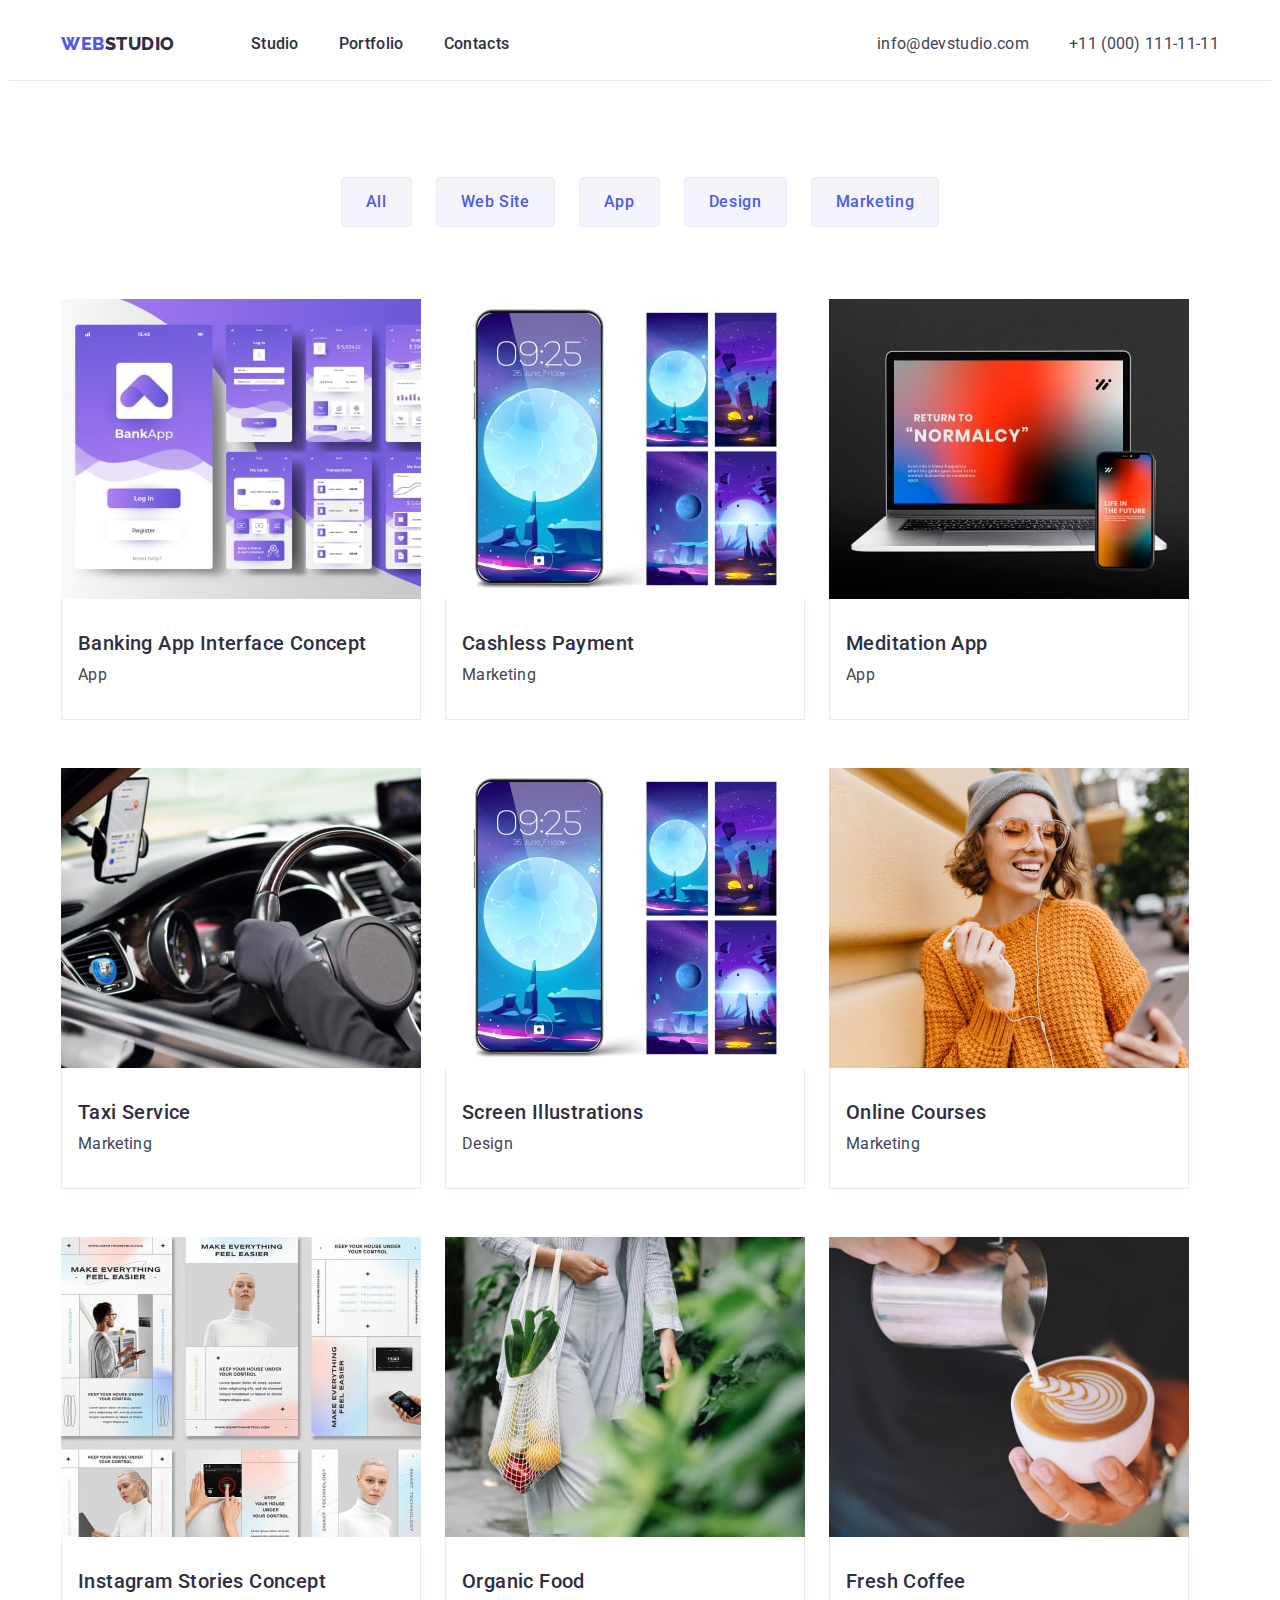
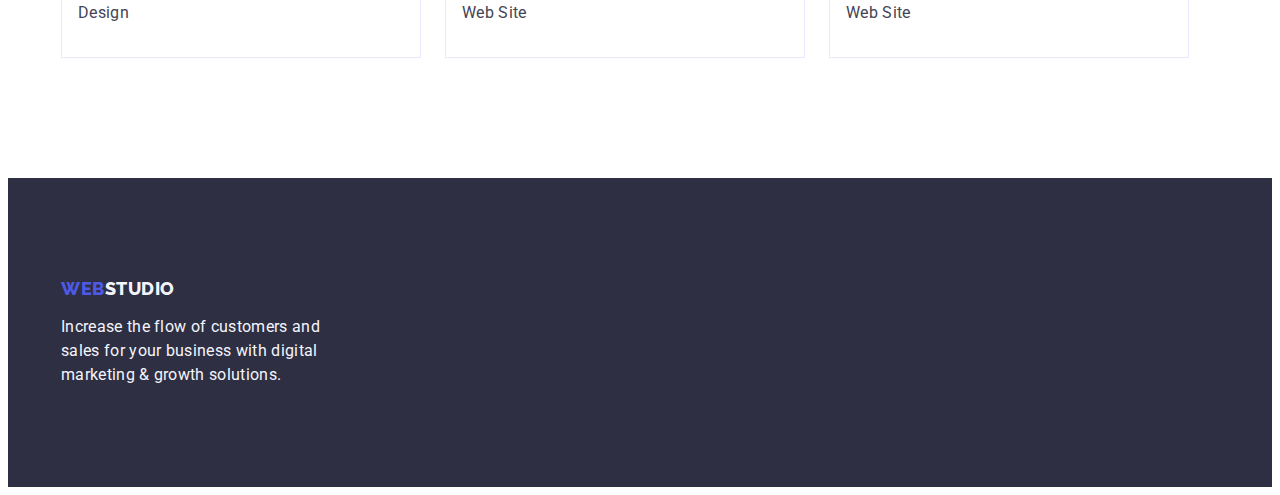
==== portfolio.html @ 4ed54ceb "add-project-hw03" ====
<!DOCTYPE html>
<html lang="en">
<head>
    <meta charset="UTF-8">
    <meta name="viewport" content="width=device-width, initial-scale=1.0">
    <title>Portfolio</title>    
    <link rel="preconnect" href="https://fonts.googleapis.com">
    <link rel="preconnect" href="https://fonts.gstatic.com" crossorigin>
    <link 
          href="https://fonts.googleapis.com/css2?family=Raleway:wght@800&family=Roboto:wght@400;500;700&display=swap" 
          rel="stylesheet">
          <link rel="stylesheet" 
          href="https://cdnjs.cloudflare.com/ajax/libs/modern-normalize/2.0.0/modern-normalize.min.css" 
          integrity="sha512-4xo8blKMVCiXpTaLzQSLSw3KFOVPWhm/TRtuPVc4WG6kUgjH6J03IBuG7JZPkcWMxJ5huwaBpOpnwYElP/m6wg==" 
          crossorigin="anonymous" 
          referrerpolicy="no-referrer" />
    <link rel="stylesheet" href="./css/styles.css">
</head>
<body>
     <header class="header">
        <div class="container header-contanier">
        <nav class="header-navigation">
            <a href="./index.html" class="header-logo link">Web<span class="header-logo-dark">Studio</span></a>
            <ul class="header-menu-list list">
            <li class="header-menu-item"><a class="header-menu-link link" href="./index.html">Studio</a></li>
            <li class="header-menu-item"><a class="header-menu-link link" href="./portfolio.html">Portfolio</a></li>
            <li class="header-menu-item"><a class="header-menu-link link" href="">Contacts</a></li>
            </ul>
        </nav>
        <address class="header-address">
            <ul class="header-adrress-list list">
            <li class="header-adrress-item"><a class="header-adrress-link link" href="mailto:info@devstudio.com">info@devstudio.com</a></li>
            <li class="header-adrress-item"><a class="header-adrress-link link" href="tel:+110001111111">+11 (000) 111-11-11</a></li>
            </ul>
        </address>
        </div>
    </header>
     <main>
        <section class="main-portfolio">
            <div class="container">
                    <h1 class="visually-hidden">All catigories</h1>
                        <ul class="portfolio-filter-btn list">
                            <li class="portfolio-filter-item"><button type="button" class="filter-btn">All</button></li>
                            <li class="portfolio-filter-item"><button type="button" class="filter-btn">Web Site</button></li>
                            <li class="portfolio-filter-item"><button type="button" class="filter-btn">App</button></li>
                            <li class="portfolio-filter-item"><button type="button" class="filter-btn">Design</button></li>
                            <li class="portfolio-filter-item"><button type="button" class="filter-btn">Marketing</button></li>
                        </ul>
                            <ul class="galary-list list">
                                <li class="galary-item">
                                    <a href="" class="galary-link link">
                                        <img src="./images/banking-app.jpg" alt="banking-concept" width="360" class="galary-img">
                                        <div class="portfolio-name">
                                        <h2 class="galary-subtitle">Banking App Interface Concept</h2>
                                        <p class="galary-text">App</p>
                                    </div>
                                    </a>
                                </li>
                                <li class="galary-item">
                                    <a href="" class="galary-link link">
                                        <img src="./images/cashless-payment.jpg" alt="payment" width="360" class="galary-img">
                                    <div class="portfolio-name">
                                        <h2 class="galary-subtitle">Cashless Payment</h2>
                                        <p class="galary-text">Marketing</p>
                                    </div>
                                    </a>
                                </li>
                                <li class="galary-item">
                                    <a href="" class="galary-link link">
                                        <img src="./images/meditation-app.jpg" alt="meditation" width="360" class="galary-img">
                                    <div class="portfolio-name">
                                        <h2 class="galary-subtitle">Meditation App</h2>
                                        <p class="galary-text">App</p>
                                    </div>
                                    </a>
                                </li>
                                <li class="galary-item">
                                    <a href="" class="galary-link link">
                                        <img src="./images/taxi-service.jpg" alt="taxi" width="360" class="galary-img">
                                        <div class="portfolio-name">
                                        <h2 class="galary-subtitle">Taxi Service</h2>
                                        <p class="galary-text">Marketing</p>
                                    </div>
                                    </a>
                                </li>
                                <li class="galary-item">
                                    <a href="" class="galary-link link">
                                        <img src="./images/screen-illustrations.jpg" alt="illustration" width="360" class="galary-img">
                                        <div class="portfolio-name">
                                        <h2 class="galary-subtitle">Screen Illustrations</h2>
                                        <p class="galary-text">Design</p>
                                    </div>
                                    </a>
                                </li>
                                <li class="galary-item">
                                    <a href="" class="galary-link link">
                                        <img src="./images/online-courses.jpg" alt="course" width="360" class="galary-img">
                                        <div class="portfolio-name">
                                        <h2 class="galary-subtitle">Online Courses</h2>
                                        <p class="galary-text">Marketing</p>
                                    </div>
                                    </a>
                                </li>
                                <li class="galary-item">
                                    <a href="" class="galary-link link">
                                        <img src="./images/instagram.jpg" alt="instagram" width="360" class="galary-img">
                                        <div class="portfolio-name">
                                        <h2 class="galary-subtitle">Instagram Stories Concept</h2>
                                        <p class="galary-text">Design</p>
                                    </div>
                                    </a>
                                </li>
                                <li class="galary-item">
                                    <a href="" class="galary-link link">
                                        <img src="./images/organic.jpg" alt="food" width="360" class="galary-img">
                                        <div class="portfolio-name">
                                        <h2 class="galary-subtitle">Organic Food</h2>
                                        <p class="galary-text">Web Site</p>
                                    </div>
                                    </a>
                                </li>
                                <li class="galary-item">
                                    <a href="" class="galary-link link">
                                        <img src="./images/fresh-coffee.jpg" alt="coffe" width="360" class="galary-img">
                                    <div class="portfolio-name">
                                        <h2 class="galary-subtitle">Fresh Coffee</h2>
                                        <p class="galary-text">Web Site</p>
                                    </div>
                                    </a>
                                </li>
                            </ul>
                        
        </div>
        </section>
     </main>
     <footer class="footer">
        <div class="container">
            <a href="./index.html" class="footer-logo link">Web<span class="header-logo-wight">Studio</span></a>
            <p class="footer-text">
            Increase the flow of customers and sales for your business with digital
            marketing & growth solutions.
            </p>
       </div>
      </footer>
    
</body>
</html>
---- css/styles.css ----
:root {
    --navyblue: #2E2F42;
    --iris: #4D5AE5;
    --ocean: #404BBF;
    --white: #FFFFFF;
    --slate: #434455;
    --cloud: #F4F4FD;
}
p, 
h1,
h2,
h3,
h4,
h5,
h6 {
    margin-top: 0;
    margin-bottom: 0;
}
ul, 
ol {
    margin-top: 0;
    margin-bottom: 0;
    padding-left: 0;
}
img {
    display: block;
}
body {
    font-family: "Roboto", sans-serif;
    color: var(--slate);
    background-color: var(--white);
}
.container {
        width: 100%;
        max-width: 1158px;
        padding-left: 15px;
        padding-right: 15px;
        margin: 0 auto;
    }
.visually-hidden {
    position: absolute;
    width: 1px;
    height: 1px;
    margin: -1px;
    border: 0;
    padding: 0;
    
    white-space: nowrap;
    clip-path: inset(100%);
    clip: rect(0 0 0 0);
    overflow: hidden;
  }
.link {
    text-decoration: none;
}
.list {
    list-style-type: none;
}

/**----HEADER----------------------------------------------*/
.header {
   
    border-bottom: 1px solid var(--cornflower, #E7E9FC);
}

.header-logo {
    font-family: "Raleway", sans-serif;
    font-size: 18px;
    font-weight: 800;
    line-height: 1.17;
    letter-spacing: 0.03em;
    text-transform: uppercase;
    color:var(--iris);
    margin-right: 76px;
}
.header-logo-dark {
    color: var(--navyblue);
}
.header-contanier {
    display: flex; 
    align-items: center;  
}
.header-navigation {
    display: flex;
    align-items: center;
}
.header-menu-list {
    display: flex;
    gap: 40px;  
}
.header-menu-link {
    color: var(--navyblue);
    font-size: 16px;
    font-weight: 500;
    line-height: 1.5;
    letter-spacing: 0.02em;
    display: block;  
    padding-top: 24px; 
    padding-bottom: 24px; 
}
.header-menu-link:hover,
.header-menu-link:focus {
    color: var(--ocean)
}
.header-address{
    font-style: normal;
    margin-left: auto;
}
.header-adrress-list {
    display: flex;
    gap: 40px;
}
.header-adrress-link {
    color: var(--slate);
    font-size: 16px;
    line-height: 1.5;
    letter-spacing: 0.02em;
}
.header-adrress-link:hover,
.header-adrress-link:focus {
    color: var(--ocean);
}

/**----HERO----------------------------------------------*/


.hero {
    background-color: var(--navyblue);
    padding-top: 188px;
    padding-bottom: 188px;
}
.hero-title {
    font-size: 56px;
    font-weight: 700;
    line-height: 1.07;
    letter-spacing: 0.02em;
    color: var(--white);
    text-align: center;
    max-width: 496px;
    margin: 0 auto;
    margin-bottom: 48px;
}
.hero-btn {
    font-size: 16px;
    font-family: "Roboto", sans-serif;
    font-weight: 500;
    line-height: 1.5;
    letter-spacing: 0.04em;
    color: var(--white);
    background-color: #4D5AE5;
    cursor: pointer;
    min-width: 169px;
    padding: 16px 32px;
    border-radius: 4px;
    border: none;
    display: block;
    margin: 0 auto;
}
.hero-btn:hover,
.hero-btn:focus {
    background-color: #404BBF;
}

/**---ADVANTAGES----------------------------------------------*/

.advantages {
    padding-top: 120px;
    padding-bottom: 120px;
}
.advantages-list {
    display: flex;
    gap: 24px;
}
.advantages-item {
    width: calc((100% - 72px) / 4);
}
.advantages-subtitle {
    font-size: 20px;
    font-weight: 500;
    line-height: 1.2;
    letter-spacing: 0.02em;
    color: var(--navyblue);
    margin-bottom: 8px;
}
.advantages-item-text {
    font-size: 16px;
line-height: 1.5;
letter-spacing: 0.02em;
color: var(--slate);
}
/**----DOING----------------------------------------------*/

.doing {
    padding-top: 0;
    padding-bottom: 120px;
}
.doing-title {
    font-size: 36px;
    font-weight: 700;
    line-height: 1.11;
    letter-spacing: 0.02em;
    text-transform: capitalize;
    color: var(--navyblue);
    text-align: center;
    margin: 0 auto;
    margin-bottom: 72px;
}
.doihng-list {
    display: flex;
    flex-wrap: wrap;
    gap: 24px;
}
.doihg-item {
    width: calc((100% - 48px) / 3);
}
.doing-img {
}

/**----TEAM----------------------------------------------*/

.team { 
    background-color: var(--cloud);
    padding-top: 120px;
    padding-bottom: 120px;
}
.team-title {
    font-size: 36px;
font-weight: 700;
line-height: 1.11;
letter-spacing: 0.02em;
text-transform: capitalize;
color: var(--navyblue,);
text-align: center;
margin: 0 auto;
margin-bottom: 72px;
}
.team-list {
    display: flex;
    gap: 24px;
   

}
.team-item {
    margin-bottom: 32px;
    width: calc((100% - 24 * 3) / 4);
    border-radius: 0px 0px 4px 4px;
    background: var(--white, #FFF);
    box-shadow: 0px 2px 1px 0px rgba(46, 47, 66, 0.08), 0px 1px 1px 0px rgba(46, 47, 66, 0.16), 0px 1px 6px 0px rgba(46, 47, 66, 0.08);

    
}
.team-item-img {
    
}
.team-contant {
    padding: 32px 16px;

}
.team-subtitle {
    font-size: 20px;
    font-weight: 500;
    line-height: 1.2;
    letter-spacing: 0.02em;
    color: var(--navyblue);
    text-align: center;
    margin-bottom: 8px
}
.team-list-text {
    font-size: 16px;
    line-height: 1.5;
    letter-spacing: 0.02em;
    color: var(--slate,);
    text-align: center;
}
/**----FOOTER----------------------------------------------*/

.footer {
    background-color: var(--navyblue);
    padding-top: 100px;
    padding-bottom: 100px;
}
.footer-logo {
    color: var(--iris);
    font-size: 18px;
    font-family: "Raleway", sans-serif;
    font-weight: 800;
    line-height: 1.17;
    letter-spacing: 0.03em;
    text-transform: uppercase;
    display: inline-block;
    margin-bottom: 16px;
}
.header-logo-wight {
    color: var(--cloud);
}
.footer-text {
font-size: 16px;
line-height: 1.5;
letter-spacing: 0.02em;
color: var(--cloud);
max-width: 264px;
}

/**----PORTFOLIO-btn----------------------------------------------*/
.main-portfolio {
    padding-top: 96px; 
    padding-bottom: 120px;
}

.portfolio-filter-btn{
    display: flex;
    justify-content: center;   
    gap: 24px;   
    margin-bottom: 72px; 
}
.portfolio-filter-item {   
}

.filter-btn {
    font-family: "Roboto", sans-serif;
    font-size: 16px;
    font-weight: 500;
    line-height: 1.5;
    letter-spacing: 0.04em;
    color:  #4d5ae5;
    text-align: center;
    background: #F4F4FD;
    cursor: pointer;
    border: 1px solid #e7e9fc;
    padding: 12px 24px;
    border-radius: 4px;
 }
.filter-btn:hover,
.filter-btn:focus {
    color: #FFFFFF;
    background-color:  #404BBF;  
    border: 1px solid transparent;
}
/**----GALARY----------------------------------------------*/

.galary-list {
    list-style: none;
    display: flex;
    gap: 24px;
    flex-wrap: wrap;
    row-gap: 48px;
}
.galary-item {
    width: calc((100% - 24 * 2) / 3);
}
.portfolio-name {
    padding: 32px 16px;
    border: 1px solid #e7e9fc;
    border-top: none;
}
.galary-img {
}
.galary-subtitle {
    font-size: 20px;
font-weight: 500;
line-height: 1.2;
letter-spacing: 0.02em;
color: var(--navyblue);
margin-bottom: 8px;
}
.galary-text {
    font-size: 16px;
line-height: 1.5;
letter-spacing: 0.02em;
color: var(--slate);
}
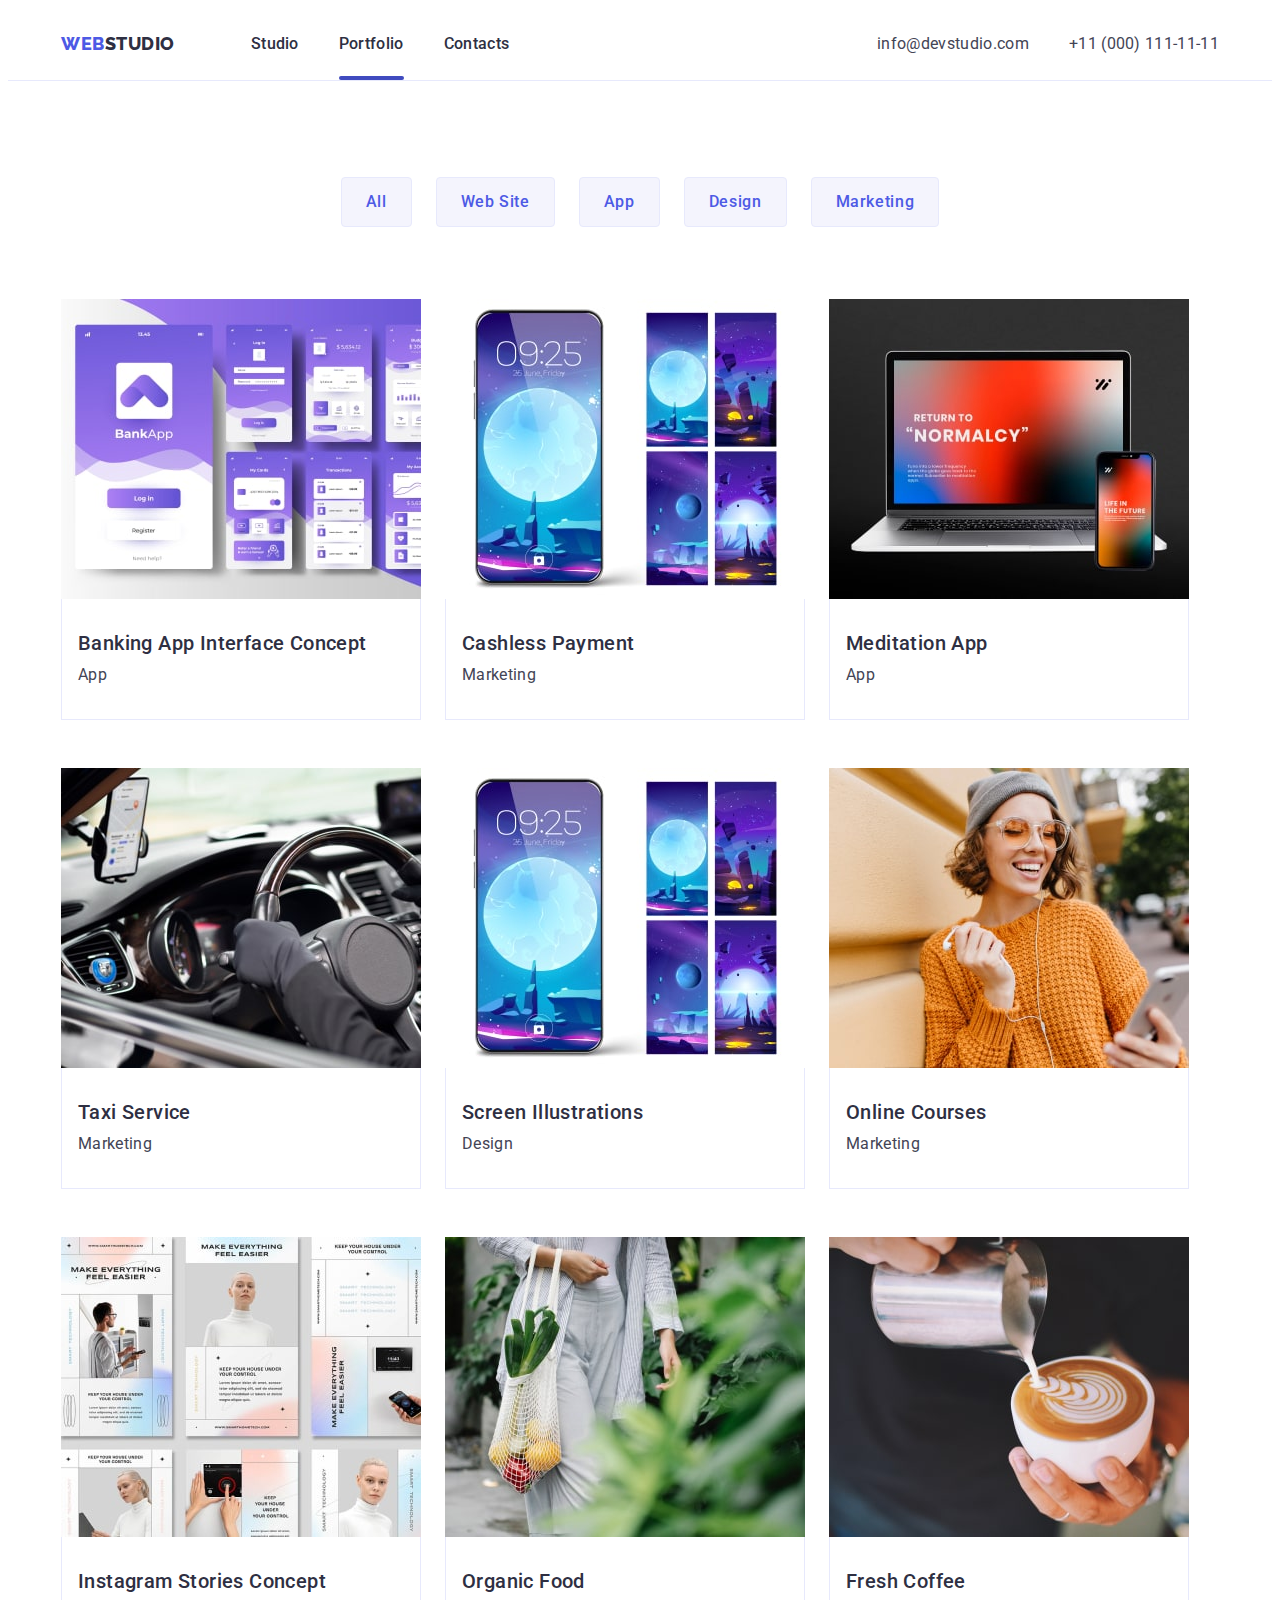
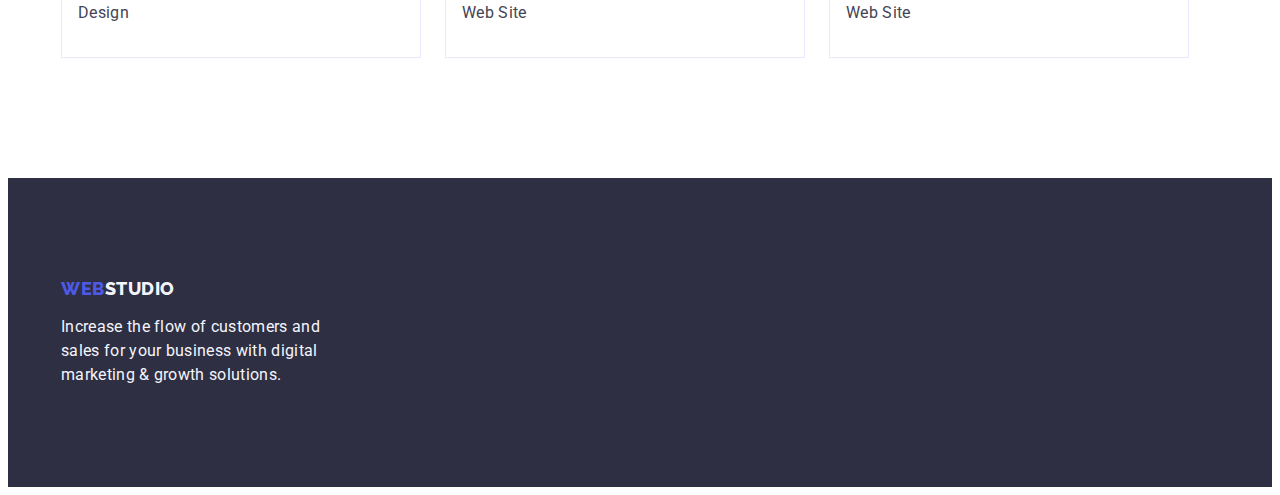
==== commit 16eb68d6: "add-elements" ====
--- a/portfolio.html
+++ b/portfolio.html
@@ -1,147 +1,225 @@
 <!DOCTYPE html>
 <html lang="en">
-<head>
-    <meta charset="UTF-8">
-    <meta name="viewport" content="width=device-width, initial-scale=1.0">
-    <title>Portfolio</title>    
-    <link rel="preconnect" href="https://fonts.googleapis.com">
-    <link rel="preconnect" href="https://fonts.gstatic.com" crossorigin>
-    <link 
-          href="https://fonts.googleapis.com/css2?family=Raleway:wght@800&family=Roboto:wght@400;500;700&display=swap" 
-          rel="stylesheet">
-          <link rel="stylesheet" 
-          href="https://cdnjs.cloudflare.com/ajax/libs/modern-normalize/2.0.0/modern-normalize.min.css" 
-          integrity="sha512-4xo8blKMVCiXpTaLzQSLSw3KFOVPWhm/TRtuPVc4WG6kUgjH6J03IBuG7JZPkcWMxJ5huwaBpOpnwYElP/m6wg==" 
-          crossorigin="anonymous" 
-          referrerpolicy="no-referrer" />
-    <link rel="stylesheet" href="./css/styles.css">
-</head>
-<body>
-     <header class="header">
-        <div class="container header-contanier">
+  <head>
+    <meta charset="UTF-8" />
+    <meta name="viewport" content="width=device-width, initial-scale=1.0" />
+    <title>Portfolio</title>
+    <link rel="preconnect" href="https://fonts.googleapis.com" />
+    <link rel="preconnect" href="https://fonts.gstatic.com" crossorigin />
+    <link
+      href="https://fonts.googleapis.com/css2?family=Raleway:wght@800&family=Roboto:wght@400;500;700&display=swap"
+      rel="stylesheet"
+    />
+    <link
+      rel="stylesheet"
+      href="https://cdnjs.cloudflare.com/ajax/libs/modern-normalize/2.0.0/modern-normalize.min.css"
+      integrity="sha512-4xo8blKMVCiXpTaLzQSLSw3KFOVPWhm/TRtuPVc4WG6kUgjH6J03IBuG7JZPkcWMxJ5huwaBpOpnwYElP/m6wg=="
+      crossorigin="anonymous"
+      referrerpolicy="no-referrer"
+    />
+    <link rel="stylesheet" href="./css/styles.css" />
+  </head>
+  <body>
+    <header class="header">
+      <div class="container header-contanier">
         <nav class="header-navigation">
-            <a href="./index.html" class="header-logo link">Web<span class="header-logo-dark">Studio</span></a>
-            <ul class="header-menu-list list">
-            <li class="header-menu-item"><a class="header-menu-link link" href="./index.html">Studio</a></li>
-            <li class="header-menu-item"><a class="header-menu-link link" href="./portfolio.html">Portfolio</a></li>
-            <li class="header-menu-item"><a class="header-menu-link link" href="">Contacts</a></li>
-            </ul>
+          <a href="./index.html" class="header-logo link"
+            >Web<span class="header-logo-dark">Studio</span></a
+          >
+          <ul class="header-menu-list list">
+            <li class="header-menu-item">
+              <a class="header-menu-link link" href="./index.html">Studio</a>
+            </li>
+            <li class="header-menu-item">
+              <a class="header-menu-link link current" href="./portfolio.html"
+                >Portfolio</a
+              >
+            </li>
+            <li class="header-menu-item">
+              <a class="header-menu-link link" href="">Contacts</a>
+            </li>
+          </ul>
         </nav>
         <address class="header-address">
-            <ul class="header-adrress-list list">
-            <li class="header-adrress-item"><a class="header-adrress-link link" href="mailto:info@devstudio.com">info@devstudio.com</a></li>
-            <li class="header-adrress-item"><a class="header-adrress-link link" href="tel:+110001111111">+11 (000) 111-11-11</a></li>
-            </ul>
+          <ul class="header-adrress-list list">
+            <li class="header-adrress-item">
+              <a
+                class="header-adrress-link link"
+                href="mailto:info@devstudio.com"
+                >info@devstudio.com</a
+              >
+            </li>
+            <li class="header-adrress-item">
+              <a class="header-adrress-link link" href="tel:+110001111111"
+                >+11 (000) 111-11-11</a
+              >
+            </li>
+          </ul>
         </address>
+      </div>
+    </header>
+    <main>
+      <section class="main-portfolio">
+        <div class="container">
+          <h1 class="visually-hidden">All catigories</h1>
+          <ul class="portfolio-filter-btn list">
+            <li class="portfolio-filter-item">
+              <button type="button" class="filter-btn">All</button>
+            </li>
+            <li class="portfolio-filter-item">
+              <button type="button" class="filter-btn">Web Site</button>
+            </li>
+            <li class="portfolio-filter-item">
+              <button type="button" class="filter-btn">App</button>
+            </li>
+            <li class="portfolio-filter-item">
+              <button type="button" class="filter-btn">Design</button>
+            </li>
+            <li class="portfolio-filter-item">
+              <button type="button" class="filter-btn">Marketing</button>
+            </li>
+          </ul>
+          <ul class="galary-list list">
+            <li class="galary-item">
+              <a href="" class="galary-link link">
+                <img
+                  src="./images/banking-app.jpg"
+                  alt="banking-concept"
+                  width="360"
+                  class="galary-img"
+                />
+                <div class="portfolio-name">
+                  <h2 class="galary-subtitle">Banking App Interface Concept</h2>
+                  <p class="galary-text">App</p>
+                </div>
+              </a>
+            </li>
+            <li class="galary-item">
+              <a href="" class="galary-link link">
+                <img
+                  src="./images/cashless-payment.jpg"
+                  alt="payment"
+                  width="360"
+                  class="galary-img"
+                />
+                <div class="portfolio-name">
+                  <h2 class="galary-subtitle">Cashless Payment</h2>
+                  <p class="galary-text">Marketing</p>
+                </div>
+              </a>
+            </li>
+            <li class="galary-item">
+              <a href="" class="galary-link link">
+                <img
+                  src="./images/meditation-app.jpg"
+                  alt="meditation"
+                  width="360"
+                  class="galary-img"
+                />
+                <div class="portfolio-name">
+                  <h2 class="galary-subtitle">Meditation App</h2>
+                  <p class="galary-text">App</p>
+                </div>
+              </a>
+            </li>
+            <li class="galary-item">
+              <a href="" class="galary-link link">
+                <img
+                  src="./images/taxi-service.jpg"
+                  alt="taxi"
+                  width="360"
+                  class="galary-img"
+                />
+                <div class="portfolio-name">
+                  <h2 class="galary-subtitle">Taxi Service</h2>
+                  <p class="galary-text">Marketing</p>
+                </div>
+              </a>
+            </li>
+            <li class="galary-item">
+              <a href="" class="galary-link link">
+                <img
+                  src="./images/screen-illustrations.jpg"
+                  alt="illustration"
+                  width="360"
+                  class="galary-img"
+                />
+                <div class="portfolio-name">
+                  <h2 class="galary-subtitle">Screen Illustrations</h2>
+                  <p class="galary-text">Design</p>
+                </div>
+              </a>
+            </li>
+            <li class="galary-item">
+              <a href="" class="galary-link link">
+                <img
+                  src="./images/online-courses.jpg"
+                  alt="course"
+                  width="360"
+                  class="galary-img"
+                />
+                <div class="portfolio-name">
+                  <h2 class="galary-subtitle">Online Courses</h2>
+                  <p class="galary-text">Marketing</p>
+                </div>
+              </a>
+            </li>
+            <li class="galary-item">
+              <a href="" class="galary-link link">
+                <img
+                  src="./images/instagram.jpg"
+                  alt="instagram"
+                  width="360"
+                  class="galary-img"
+                />
+                <div class="portfolio-name">
+                  <h2 class="galary-subtitle">Instagram Stories Concept</h2>
+                  <p class="galary-text">Design</p>
+                </div>
+              </a>
+            </li>
+            <li class="galary-item">
+              <a href="" class="galary-link link">
+                <img
+                  src="./images/organic.jpg"
+                  alt="food"
+                  width="360"
+                  class="galary-img"
+                />
+                <div class="portfolio-name">
+                  <h2 class="galary-subtitle">Organic Food</h2>
+                  <p class="galary-text">Web Site</p>
+                </div>
+              </a>
+            </li>
+            <li class="galary-item">
+              <a href="" class="galary-link link">
+                <img
+                  src="./images/fresh-coffee.jpg"
+                  alt="coffe"
+                  width="360"
+                  class="galary-img"
+                />
+                <div class="portfolio-name">
+                  <h2 class="galary-subtitle">Fresh Coffee</h2>
+                  <p class="galary-text">Web Site</p>
+                </div>
+              </a>
+            </li>
+          </ul>
         </div>
-    </header>
-     <main>
-        <section class="main-portfolio">
-            <div class="container">
-                    <h1 class="visually-hidden">All catigories</h1>
-                        <ul class="portfolio-filter-btn list">
-                            <li class="portfolio-filter-item"><button type="button" class="filter-btn">All</button></li>
-                            <li class="portfolio-filter-item"><button type="button" class="filter-btn">Web Site</button></li>
-                            <li class="portfolio-filter-item"><button type="button" class="filter-btn">App</button></li>
-                            <li class="portfolio-filter-item"><button type="button" class="filter-btn">Design</button></li>
-                            <li class="portfolio-filter-item"><button type="button" class="filter-btn">Marketing</button></li>
-                        </ul>
-                            <ul class="galary-list list">
-                                <li class="galary-item">
-                                    <a href="" class="galary-link link">
-                                        <img src="./images/banking-app.jpg" alt="banking-concept" width="360" class="galary-img">
-                                        <div class="portfolio-name">
-                                        <h2 class="galary-subtitle">Banking App Interface Concept</h2>
-                                        <p class="galary-text">App</p>
-                                    </div>
-                                    </a>
-                                </li>
-                                <li class="galary-item">
-                                    <a href="" class="galary-link link">
-                                        <img src="./images/cashless-payment.jpg" alt="payment" width="360" class="galary-img">
-                                    <div class="portfolio-name">
-                                        <h2 class="galary-subtitle">Cashless Payment</h2>
-                                        <p class="galary-text">Marketing</p>
-                                    </div>
-                                    </a>
-                                </li>
-                                <li class="galary-item">
-                                    <a href="" class="galary-link link">
-                                        <img src="./images/meditation-app.jpg" alt="meditation" width="360" class="galary-img">
-                                    <div class="portfolio-name">
-                                        <h2 class="galary-subtitle">Meditation App</h2>
-                                        <p class="galary-text">App</p>
-                                    </div>
-                                    </a>
-                                </li>
-                                <li class="galary-item">
-                                    <a href="" class="galary-link link">
-                                        <img src="./images/taxi-service.jpg" alt="taxi" width="360" class="galary-img">
-                                        <div class="portfolio-name">
-                                        <h2 class="galary-subtitle">Taxi Service</h2>
-                                        <p class="galary-text">Marketing</p>
-                                    </div>
-                                    </a>
-                                </li>
-                                <li class="galary-item">
-                                    <a href="" class="galary-link link">
-                                        <img src="./images/screen-illustrations.jpg" alt="illustration" width="360" class="galary-img">
-                                        <div class="portfolio-name">
-                                        <h2 class="galary-subtitle">Screen Illustrations</h2>
-                                        <p class="galary-text">Design</p>
-                                    </div>
-                                    </a>
-                                </li>
-                                <li class="galary-item">
-                                    <a href="" class="galary-link link">
-                                        <img src="./images/online-courses.jpg" alt="course" width="360" class="galary-img">
-                                        <div class="portfolio-name">
-                                        <h2 class="galary-subtitle">Online Courses</h2>
-                                        <p class="galary-text">Marketing</p>
-                                    </div>
-                                    </a>
-                                </li>
-                                <li class="galary-item">
-                                    <a href="" class="galary-link link">
-                                        <img src="./images/instagram.jpg" alt="instagram" width="360" class="galary-img">
-                                        <div class="portfolio-name">
-                                        <h2 class="galary-subtitle">Instagram Stories Concept</h2>
-                                        <p class="galary-text">Design</p>
-                                    </div>
-                                    </a>
-                                </li>
-                                <li class="galary-item">
-                                    <a href="" class="galary-link link">
-                                        <img src="./images/organic.jpg" alt="food" width="360" class="galary-img">
-                                        <div class="portfolio-name">
-                                        <h2 class="galary-subtitle">Organic Food</h2>
-                                        <p class="galary-text">Web Site</p>
-                                    </div>
-                                    </a>
-                                </li>
-                                <li class="galary-item">
-                                    <a href="" class="galary-link link">
-                                        <img src="./images/fresh-coffee.jpg" alt="coffe" width="360" class="galary-img">
-                                    <div class="portfolio-name">
-                                        <h2 class="galary-subtitle">Fresh Coffee</h2>
-                                        <p class="galary-text">Web Site</p>
-                                    </div>
-                                    </a>
-                                </li>
-                            </ul>
-                        
-        </div>
-        </section>
-     </main>
-     <footer class="footer">
-        <div class="container">
-            <a href="./index.html" class="footer-logo link">Web<span class="header-logo-wight">Studio</span></a>
-            <p class="footer-text">
-            Increase the flow of customers and sales for your business with digital
-            marketing & growth solutions.
-            </p>
-       </div>
-      </footer>
-    
-</body>
-</html>+      </section>
+    </main>
+    <footer class="footer">
+      <div class="container">
+        <a href="./index.html" class="footer-logo link"
+          >Web<span class="header-logo-wight">Studio</span></a
+        >
+        <p class="footer-text">
+          Increase the flow of customers and sales for your business with
+          digital marketing & growth solutions.
+        </p>
+      </div>
+    </footer>
+  </body>
+</html>
--- a/css/styles.css
+++ b/css/styles.css
@@ -1,371 +1,398 @@
 :root {
-    --navyblue: #2E2F42;
-    --iris: #4D5AE5;
-    --ocean: #404BBF;
-    --white: #FFFFFF;
-    --slate: #434455;
-    --cloud: #F4F4FD;
-}
-p, 
+  --navyblue: #2e2f42;
+  --iris: #4d5ae5;
+  --ocean: #404bbf;
+  --white: #ffffff;
+  --slate: #434455;
+  --cloud: #f4f4fd;
+}
+p,
 h1,
 h2,
 h3,
 h4,
 h5,
 h6 {
-    margin-top: 0;
-    margin-bottom: 0;
-}
-ul, 
+  margin-top: 0;
+  margin-bottom: 0;
+}
+ul,
 ol {
-    margin-top: 0;
-    margin-bottom: 0;
-    padding-left: 0;
+  margin-top: 0;
+  margin-bottom: 0;
+  padding-left: 0;
 }
 img {
-    display: block;
+  display: block;
 }
 body {
-    font-family: "Roboto", sans-serif;
-    color: var(--slate);
-    background-color: var(--white);
+  font-family: "Roboto", sans-serif;
+  color: var(--slate);
+  background-color: var(--white);
 }
 .container {
-        width: 100%;
-        max-width: 1158px;
-        padding-left: 15px;
-        padding-right: 15px;
-        margin: 0 auto;
-    }
+  width: 100%;
+  max-width: 1158px;
+  padding-left: 15px;
+  padding-right: 15px;
+  margin: 0 auto;
+}
 .visually-hidden {
-    position: absolute;
-    width: 1px;
-    height: 1px;
-    margin: -1px;
-    border: 0;
-    padding: 0;
-    
-    white-space: nowrap;
-    clip-path: inset(100%);
-    clip: rect(0 0 0 0);
-    overflow: hidden;
-  }
+  position: absolute;
+  width: 1px;
+  height: 1px;
+  margin: -1px;
+  border: 0;
+  padding: 0;
+
+  white-space: nowrap;
+  clip-path: inset(100%);
+  clip: rect(0 0 0 0);
+  overflow: hidden;
+}
 .link {
-    text-decoration: none;
+  text-decoration: none;
 }
 .list {
-    list-style-type: none;
+  list-style-type: none;
 }
 
 /**----HEADER----------------------------------------------*/
 .header {
-   
-    border-bottom: 1px solid var(--cornflower, #E7E9FC);
+  border-bottom: 1px solid var(--cornflower, #e7e9fc);
 }
 
 .header-logo {
-    font-family: "Raleway", sans-serif;
-    font-size: 18px;
-    font-weight: 800;
-    line-height: 1.17;
-    letter-spacing: 0.03em;
-    text-transform: uppercase;
-    color:var(--iris);
-    margin-right: 76px;
+  font-family: "Raleway", sans-serif;
+  font-size: 18px;
+  font-weight: 800;
+  line-height: 1.17;
+  letter-spacing: 0.03em;
+  text-transform: uppercase;
+  color: var(--iris);
+  margin-right: 76px;
 }
 .header-logo-dark {
-    color: var(--navyblue);
+  color: var(--navyblue);
 }
 .header-contanier {
-    display: flex; 
-    align-items: center;  
+  display: flex;
+  align-items: center;
 }
 .header-navigation {
-    display: flex;
-    align-items: center;
+  display: flex;
+  align-items: center;
 }
 .header-menu-list {
-    display: flex;
-    gap: 40px;  
+  display: flex;
+  gap: 40px;
 }
 .header-menu-link {
-    color: var(--navyblue);
-    font-size: 16px;
-    font-weight: 500;
-    line-height: 1.5;
-    letter-spacing: 0.02em;
-    display: block;  
-    padding-top: 24px; 
-    padding-bottom: 24px; 
+  color: var(--navyblue);
+  font-size: 16px;
+  font-weight: 500;
+  line-height: 1.5;
+  letter-spacing: 0.02em;
+  display: block;
+  padding-top: 24px;
+  padding-bottom: 24px;
+  transition: color 300ms ease;
 }
 .header-menu-link:hover,
 .header-menu-link:focus {
-    color: var(--ocean)
-}
-.header-address{
-    font-style: normal;
-    margin-left: auto;
+  color: var(--ocean);
+}
+.current {
+  position: relative;
+}
+.current::after {
+  content: "";
+  position: absolute;
+  bottom: 0;
+  left: 0;
+  width: 100%;
+  height: 4px;
+  border-radius: 2px;
+  background: var(--ocean, #404bbf);
+}
+.header-address {
+  font-style: normal;
+  margin-left: auto;
 }
 .header-adrress-list {
-    display: flex;
-    gap: 40px;
+  display: flex;
+  gap: 40px;
 }
 .header-adrress-link {
-    color: var(--slate);
-    font-size: 16px;
-    line-height: 1.5;
-    letter-spacing: 0.02em;
+  color: var(--slate);
+  font-size: 16px;
+  line-height: 1.5;
+  letter-spacing: 0.02em;
+  transition: color 300ms ease;
 }
 .header-adrress-link:hover,
 .header-adrress-link:focus {
-    color: var(--ocean);
+  color: var(--ocean);
 }
 
 /**----HERO----------------------------------------------*/
 
-
 .hero {
-    background-color: var(--navyblue);
-    padding-top: 188px;
-    padding-bottom: 188px;
+  background-color: var(--navyblue);
+  background-image: linear-gradient(
+      rgba(46, 47, 66, 0.7),
+      rgba(46, 47, 66, 0.7)
+    ),
+    url(../images/people-office.jpg);
+  padding-top: 188px;
+  padding-bottom: 188px;
 }
 .hero-title {
-    font-size: 56px;
-    font-weight: 700;
-    line-height: 1.07;
-    letter-spacing: 0.02em;
-    color: var(--white);
-    text-align: center;
-    max-width: 496px;
-    margin: 0 auto;
-    margin-bottom: 48px;
+  font-size: 56px;
+  font-weight: 700;
+  line-height: 1.07;
+  letter-spacing: 0.02em;
+  color: var(--white);
+  text-align: center;
+  max-width: 496px;
+  margin: 0 auto;
+  margin-bottom: 48px;
 }
 .hero-btn {
-    font-size: 16px;
-    font-family: "Roboto", sans-serif;
-    font-weight: 500;
-    line-height: 1.5;
-    letter-spacing: 0.04em;
-    color: var(--white);
-    background-color: #4D5AE5;
-    cursor: pointer;
-    min-width: 169px;
-    padding: 16px 32px;
-    border-radius: 4px;
-    border: none;
-    display: block;
-    margin: 0 auto;
+  font-size: 16px;
+  font-family: "Roboto", sans-serif;
+  font-weight: 500;
+  line-height: 1.5;
+  letter-spacing: 0.04em;
+  color: var(--white);
+  background-color: #4d5ae5;
+  cursor: pointer;
+  min-width: 169px;
+  padding: 16px 32px;
+  border-radius: 4px;
+  border: none;
+  display: block;
+  margin: 0 auto;
 }
 .hero-btn:hover,
 .hero-btn:focus {
-    background-color: #404BBF;
+  background-color: #404bbf;
 }
 
 /**---ADVANTAGES----------------------------------------------*/
 
 .advantages {
-    padding-top: 120px;
-    padding-bottom: 120px;
+  padding-top: 120px;
+  padding-bottom: 120px;
 }
 .advantages-list {
-    display: flex;
-    gap: 24px;
+  display: flex;
+  gap: 24px;
 }
 .advantages-item {
-    width: calc((100% - 72px) / 4);
+  width: calc((100% - 72px) / 4);
+}
+.advantages-block {
+  width: 264px;
+  height: 112px;
+  border-radius: 4px;
+  background: var(--cloud, #f4f4fd);
+  margin-bottom: 8px;
+  display: flex;
+  align-items: center;
+  justify-content: center;
 }
 .advantages-subtitle {
-    font-size: 20px;
-    font-weight: 500;
-    line-height: 1.2;
-    letter-spacing: 0.02em;
-    color: var(--navyblue);
-    margin-bottom: 8px;
+  font-size: 20px;
+  font-weight: 500;
+  line-height: 1.2;
+  letter-spacing: 0.02em;
+  color: var(--navyblue);
+  margin-bottom: 8px;
 }
 .advantages-item-text {
-    font-size: 16px;
-line-height: 1.5;
-letter-spacing: 0.02em;
-color: var(--slate);
+  font-size: 16px;
+  line-height: 1.5;
+  letter-spacing: 0.02em;
+  color: var(--slate);
 }
 /**----DOING----------------------------------------------*/
 
 .doing {
-    padding-top: 0;
-    padding-bottom: 120px;
+  padding-top: 0;
+  padding-bottom: 120px;
 }
 .doing-title {
-    font-size: 36px;
-    font-weight: 700;
-    line-height: 1.11;
-    letter-spacing: 0.02em;
-    text-transform: capitalize;
-    color: var(--navyblue);
-    text-align: center;
-    margin: 0 auto;
-    margin-bottom: 72px;
+  font-size: 36px;
+  font-weight: 700;
+  line-height: 1.11;
+  letter-spacing: 0.02em;
+  text-transform: capitalize;
+  color: var(--navyblue);
+  text-align: center;
+  margin: 0 auto;
+  margin-bottom: 72px;
 }
 .doihng-list {
-    display: flex;
-    flex-wrap: wrap;
-    gap: 24px;
+  display: flex;
+  flex-wrap: wrap;
+  gap: 24px;
 }
 .doihg-item {
-    width: calc((100% - 48px) / 3);
+  width: calc((100% - 48px) / 3);
 }
 .doing-img {
 }
 
 /**----TEAM----------------------------------------------*/
 
-.team { 
-    background-color: var(--cloud);
-    padding-top: 120px;
-    padding-bottom: 120px;
+.team {
+  background-color: var(--cloud);
+  padding-top: 120px;
+  padding-bottom: 120px;
 }
 .team-title {
-    font-size: 36px;
-font-weight: 700;
-line-height: 1.11;
-letter-spacing: 0.02em;
-text-transform: capitalize;
-color: var(--navyblue,);
-text-align: center;
-margin: 0 auto;
-margin-bottom: 72px;
+  font-size: 36px;
+  font-weight: 700;
+  line-height: 1.11;
+  letter-spacing: 0.02em;
+  text-transform: capitalize;
+  color: var(--navyblue);
+  text-align: center;
+  margin: 0 auto;
+  margin-bottom: 72px;
 }
 .team-list {
-    display: flex;
-    gap: 24px;
-   
-
+  display: flex;
+  gap: 24px;
 }
 .team-item {
-    margin-bottom: 32px;
-    width: calc((100% - 24 * 3) / 4);
-    border-radius: 0px 0px 4px 4px;
-    background: var(--white, #FFF);
-    box-shadow: 0px 2px 1px 0px rgba(46, 47, 66, 0.08), 0px 1px 1px 0px rgba(46, 47, 66, 0.16), 0px 1px 6px 0px rgba(46, 47, 66, 0.08);
-
-    
+  margin-bottom: 32px;
+  width: calc((100% - 24 * 3) / 4);
+  border-radius: 0px 0px 4px 4px;
+  background: var(--white, #fff);
+  box-shadow: 0px 2px 1px 0px rgba(46, 47, 66, 0.08),
+    0px 1px 1px 0px rgba(46, 47, 66, 0.16),
+    0px 1px 6px 0px rgba(46, 47, 66, 0.08);
 }
 .team-item-img {
-    
 }
 .team-contant {
-    padding: 32px 16px;
-
+  padding: 32px 16px;
 }
 .team-subtitle {
-    font-size: 20px;
-    font-weight: 500;
-    line-height: 1.2;
-    letter-spacing: 0.02em;
-    color: var(--navyblue);
-    text-align: center;
-    margin-bottom: 8px
+  font-size: 20px;
+  font-weight: 500;
+  line-height: 1.2;
+  letter-spacing: 0.02em;
+  color: var(--navyblue);
+  text-align: center;
+  margin-bottom: 8px;
 }
 .team-list-text {
-    font-size: 16px;
-    line-height: 1.5;
-    letter-spacing: 0.02em;
-    color: var(--slate,);
-    text-align: center;
+  font-size: 16px;
+  line-height: 1.5;
+  letter-spacing: 0.02em;
+  color: var(--slate);
+  text-align: center;
+}
+.team-contant-icon {
+  fill: var(--cloud);
 }
 /**----FOOTER----------------------------------------------*/
 
 .footer {
-    background-color: var(--navyblue);
-    padding-top: 100px;
-    padding-bottom: 100px;
+  background-color: var(--navyblue);
+  padding-top: 100px;
+  padding-bottom: 100px;
 }
 .footer-logo {
-    color: var(--iris);
-    font-size: 18px;
-    font-family: "Raleway", sans-serif;
-    font-weight: 800;
-    line-height: 1.17;
-    letter-spacing: 0.03em;
-    text-transform: uppercase;
-    display: inline-block;
-    margin-bottom: 16px;
+  color: var(--iris);
+  font-size: 18px;
+  font-family: "Raleway", sans-serif;
+  font-weight: 800;
+  line-height: 1.17;
+  letter-spacing: 0.03em;
+  text-transform: uppercase;
+  display: inline-block;
+  margin-bottom: 16px;
 }
 .header-logo-wight {
-    color: var(--cloud);
+  color: var(--cloud);
 }
 .footer-text {
-font-size: 16px;
-line-height: 1.5;
-letter-spacing: 0.02em;
-color: var(--cloud);
-max-width: 264px;
+  font-size: 16px;
+  line-height: 1.5;
+  letter-spacing: 0.02em;
+  color: var(--cloud);
+  max-width: 264px;
 }
 
 /**----PORTFOLIO-btn----------------------------------------------*/
 .main-portfolio {
-    padding-top: 96px; 
-    padding-bottom: 120px;
-}
-
-.portfolio-filter-btn{
-    display: flex;
-    justify-content: center;   
-    gap: 24px;   
-    margin-bottom: 72px; 
-}
-.portfolio-filter-item {   
+  padding-top: 96px;
+  padding-bottom: 120px;
+}
+
+.portfolio-filter-btn {
+  display: flex;
+  justify-content: center;
+  gap: 24px;
+  margin-bottom: 72px;
+}
+.portfolio-filter-item {
 }
 
 .filter-btn {
-    font-family: "Roboto", sans-serif;
-    font-size: 16px;
-    font-weight: 500;
-    line-height: 1.5;
-    letter-spacing: 0.04em;
-    color:  #4d5ae5;
-    text-align: center;
-    background: #F4F4FD;
-    cursor: pointer;
-    border: 1px solid #e7e9fc;
-    padding: 12px 24px;
-    border-radius: 4px;
- }
+  font-family: "Roboto", sans-serif;
+  font-size: 16px;
+  font-weight: 500;
+  line-height: 1.5;
+  letter-spacing: 0.04em;
+  color: #4d5ae5;
+  text-align: center;
+  background: #f4f4fd;
+  cursor: pointer;
+  border: 1px solid #e7e9fc;
+  padding: 12px 24px;
+  border-radius: 4px;
+}
 .filter-btn:hover,
 .filter-btn:focus {
-    color: #FFFFFF;
-    background-color:  #404BBF;  
-    border: 1px solid transparent;
+  color: #ffffff;
+  background-color: #404bbf;
+  border: 1px solid transparent;
 }
 /**----GALARY----------------------------------------------*/
 
 .galary-list {
-    list-style: none;
-    display: flex;
-    gap: 24px;
-    flex-wrap: wrap;
-    row-gap: 48px;
+  list-style: none;
+  display: flex;
+  gap: 24px;
+  flex-wrap: wrap;
+  row-gap: 48px;
 }
 .galary-item {
-    width: calc((100% - 24 * 2) / 3);
+  width: calc((100% - 24 * 2) / 3);
 }
 .portfolio-name {
-    padding: 32px 16px;
-    border: 1px solid #e7e9fc;
-    border-top: none;
+  padding: 32px 16px;
+  border: 1px solid #e7e9fc;
+  border-top: none;
 }
 .galary-img {
 }
 .galary-subtitle {
-    font-size: 20px;
-font-weight: 500;
-line-height: 1.2;
-letter-spacing: 0.02em;
-color: var(--navyblue);
-margin-bottom: 8px;
+  font-size: 20px;
+  font-weight: 500;
+  line-height: 1.2;
+  letter-spacing: 0.02em;
+  color: var(--navyblue);
+  margin-bottom: 8px;
 }
 .galary-text {
-    font-size: 16px;
-line-height: 1.5;
-letter-spacing: 0.02em;
-color: var(--slate);
-}+  font-size: 16px;
+  line-height: 1.5;
+  letter-spacing: 0.02em;
+  color: var(--slate);
+}
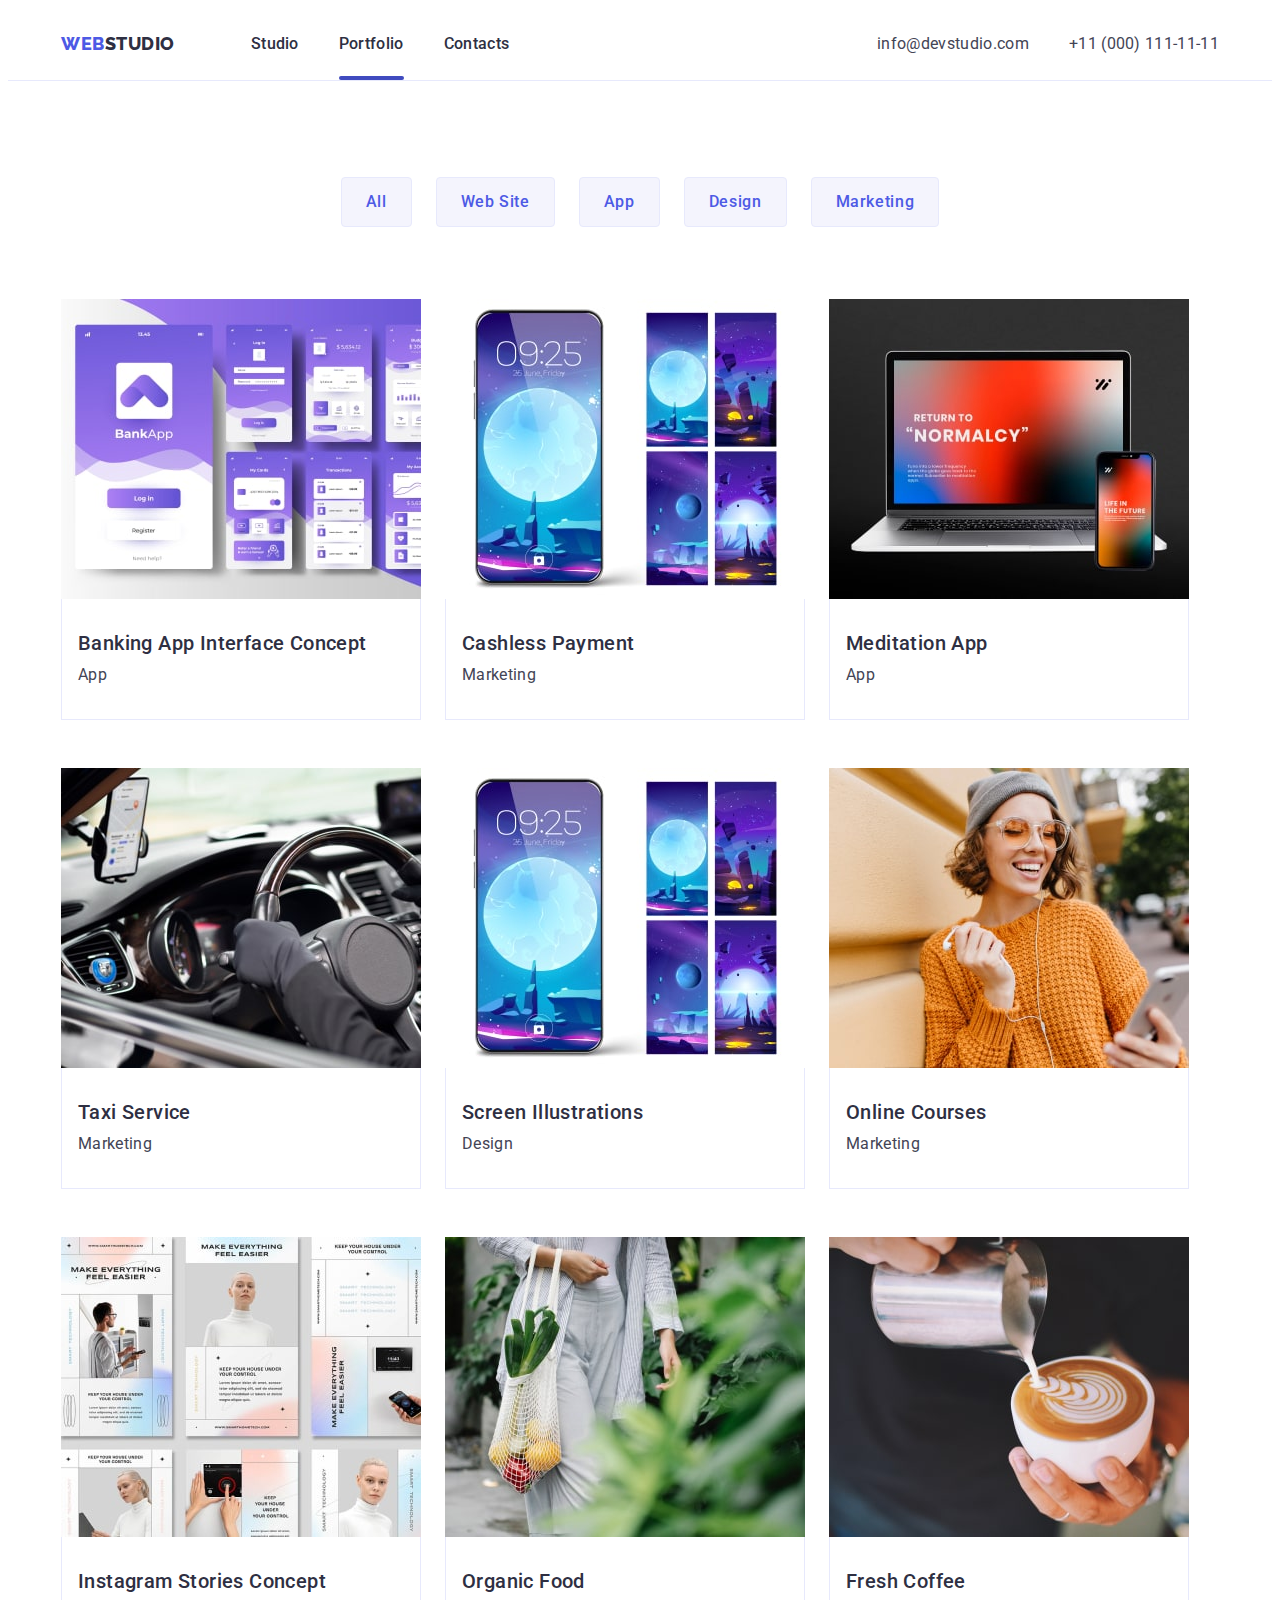
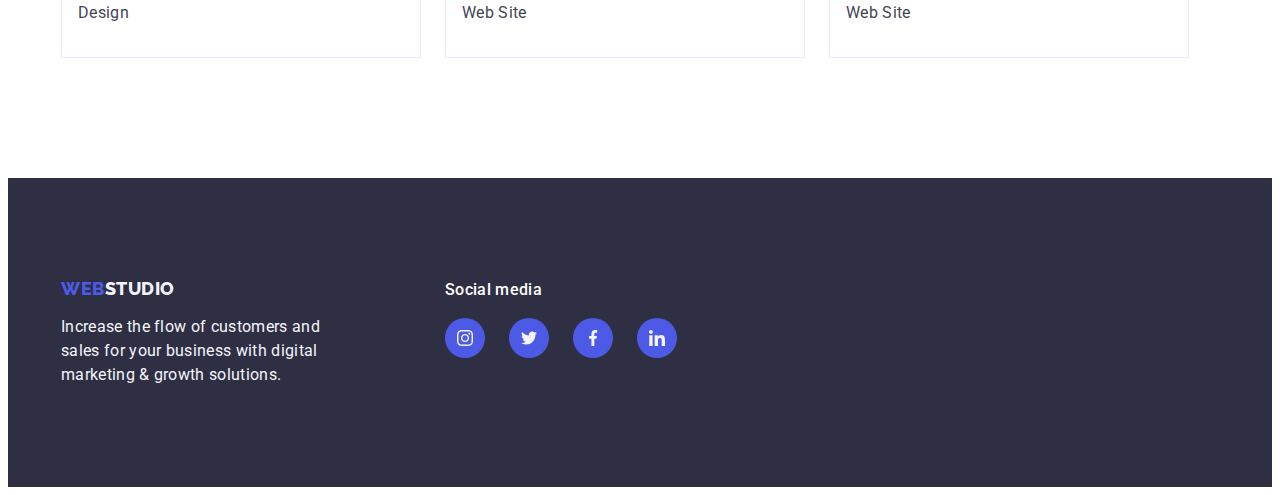
==== commit c4099cb3: "add-element-03" ====
--- a/portfolio.html
+++ b/portfolio.html
@@ -82,12 +82,19 @@
           <ul class="galary-list list">
             <li class="galary-item">
               <a href="" class="galary-link link">
-                <img
-                  src="./images/banking-app.jpg"
-                  alt="banking-concept"
-                  width="360"
-                  class="galary-img"
-                />
+                <div class="galary-contanier-cover">
+                  <img
+                    src="./images/banking-app.jpg"
+                    alt="banking-concept"
+                    width="360"
+                    class="galary-img"
+                  />
+                  <p class="galary-text-cover">
+                    14 Stylish and User-Friendly App Design Concepts · Task
+                    Manager App · Calorie Tracker App · Exotic Fruit Ecommerce
+                    App · Cloud Storage App
+                  </p>
+                </div>
                 <div class="portfolio-name">
                   <h2 class="galary-subtitle">Banking App Interface Concept</h2>
                   <p class="galary-text">App</p>
@@ -96,12 +103,19 @@
             </li>
             <li class="galary-item">
               <a href="" class="galary-link link">
-                <img
-                  src="./images/cashless-payment.jpg"
-                  alt="payment"
-                  width="360"
-                  class="galary-img"
-                />
+                <div class="galary-contanier-cover">
+                  <img
+                    src="./images/cashless-payment.jpg"
+                    alt="payment"
+                    width="360"
+                    class="galary-img"
+                  />
+                  <p class="galary-text-cover">
+                    14 Stylish and User-Friendly App Design Concepts · Task
+                    Manager App · Calorie Tracker App · Exotic Fruit Ecommerce
+                    App · Cloud Storage App
+                  </p>
+                </div>
                 <div class="portfolio-name">
                   <h2 class="galary-subtitle">Cashless Payment</h2>
                   <p class="galary-text">Marketing</p>
@@ -110,12 +124,19 @@
             </li>
             <li class="galary-item">
               <a href="" class="galary-link link">
-                <img
-                  src="./images/meditation-app.jpg"
-                  alt="meditation"
-                  width="360"
-                  class="galary-img"
-                />
+                <div class="galary-contanier-cover">
+                  <img
+                    src="./images/meditation-app.jpg"
+                    alt="meditation"
+                    width="360"
+                    class="galary-img"
+                  />
+                  <p class="galary-text-cover">
+                    14 Stylish and User-Friendly App Design Concepts · Task
+                    Manager App · Calorie Tracker App · Exotic Fruit Ecommerce
+                    App · Cloud Storage App
+                  </p>
+                </div>
                 <div class="portfolio-name">
                   <h2 class="galary-subtitle">Meditation App</h2>
                   <p class="galary-text">App</p>
@@ -124,12 +145,19 @@
             </li>
             <li class="galary-item">
               <a href="" class="galary-link link">
-                <img
-                  src="./images/taxi-service.jpg"
-                  alt="taxi"
-                  width="360"
-                  class="galary-img"
-                />
+                <div class="galary-contanier-cover">
+                  <img
+                    src="./images/taxi-service.jpg"
+                    alt="taxi"
+                    width="360"
+                    class="galary-img"
+                  />
+                  <p class="galary-text-cover">
+                    14 Stylish and User-Friendly App Design Concepts · Task
+                    Manager App · Calorie Tracker App · Exotic Fruit Ecommerce
+                    App · Cloud Storage App
+                  </p>
+                </div>
                 <div class="portfolio-name">
                   <h2 class="galary-subtitle">Taxi Service</h2>
                   <p class="galary-text">Marketing</p>
@@ -138,12 +166,19 @@
             </li>
             <li class="galary-item">
               <a href="" class="galary-link link">
-                <img
-                  src="./images/screen-illustrations.jpg"
-                  alt="illustration"
-                  width="360"
-                  class="galary-img"
-                />
+                <div class="galary-contanier-cover">
+                  <img
+                    src="./images/screen-illustrations.jpg"
+                    alt="illustration"
+                    width="360"
+                    class="galary-img"
+                  />
+                  <p class="galary-text-cover">
+                    14 Stylish and User-Friendly App Design Concepts · Task
+                    Manager App · Calorie Tracker App · Exotic Fruit Ecommerce
+                    App · Cloud Storage App
+                  </p>
+                </div>
                 <div class="portfolio-name">
                   <h2 class="galary-subtitle">Screen Illustrations</h2>
                   <p class="galary-text">Design</p>
@@ -152,12 +187,19 @@
             </li>
             <li class="galary-item">
               <a href="" class="galary-link link">
-                <img
-                  src="./images/online-courses.jpg"
-                  alt="course"
-                  width="360"
-                  class="galary-img"
-                />
+                <div class="galary-contanier-cover">
+                  <img
+                    src="./images/online-courses.jpg"
+                    alt="course"
+                    width="360"
+                    class="galary-img"
+                  />
+                  <p class="galary-text-cover">
+                    14 Stylish and User-Friendly App Design Concepts · Task
+                    Manager App · Calorie Tracker App · Exotic Fruit Ecommerce
+                    App · Cloud Storage App
+                  </p>
+                </div>
                 <div class="portfolio-name">
                   <h2 class="galary-subtitle">Online Courses</h2>
                   <p class="galary-text">Marketing</p>
@@ -166,12 +208,19 @@
             </li>
             <li class="galary-item">
               <a href="" class="galary-link link">
-                <img
-                  src="./images/instagram.jpg"
-                  alt="instagram"
-                  width="360"
-                  class="galary-img"
-                />
+                <div class="galary-contanier-cover">
+                  <img
+                    src="./images/instagram.jpg"
+                    alt="instagram"
+                    width="360"
+                    class="galary-img"
+                  />
+                  <p class="galary-text-cover">
+                    14 Stylish and User-Friendly App Design Concepts · Task
+                    Manager App · Calorie Tracker App · Exotic Fruit Ecommerce
+                    App · Cloud Storage App
+                  </p>
+                </div>
                 <div class="portfolio-name">
                   <h2 class="galary-subtitle">Instagram Stories Concept</h2>
                   <p class="galary-text">Design</p>
@@ -180,12 +229,19 @@
             </li>
             <li class="galary-item">
               <a href="" class="galary-link link">
-                <img
-                  src="./images/organic.jpg"
-                  alt="food"
-                  width="360"
-                  class="galary-img"
-                />
+                <div class="galary-contanier-cover">
+                  <img
+                    src="./images/organic.jpg"
+                    alt="food"
+                    width="360"
+                    class="galary-img"
+                  />
+                  <p class="galary-text-cover">
+                    14 Stylish and User-Friendly App Design Concepts · Task
+                    Manager App · Calorie Tracker App · Exotic Fruit Ecommerce
+                    App · Cloud Storage App
+                  </p>
+                </div>
                 <div class="portfolio-name">
                   <h2 class="galary-subtitle">Organic Food</h2>
                   <p class="galary-text">Web Site</p>
@@ -194,12 +250,19 @@
             </li>
             <li class="galary-item">
               <a href="" class="galary-link link">
-                <img
-                  src="./images/fresh-coffee.jpg"
-                  alt="coffe"
-                  width="360"
-                  class="galary-img"
-                />
+                <div class="galary-contanier-cover">
+                  <img
+                    src="./images/fresh-coffee.jpg"
+                    alt="coffe"
+                    width="360"
+                    class="galary-img"
+                  />
+                  <p class="galary-text-cover">
+                    14 Stylish and User-Friendly App Design Concepts · Task
+                    Manager App · Calorie Tracker App · Exotic Fruit Ecommerce
+                    App · Cloud Storage App
+                  </p>
+                </div>
                 <div class="portfolio-name">
                   <h2 class="galary-subtitle">Fresh Coffee</h2>
                   <p class="galary-text">Web Site</p>
@@ -211,14 +274,73 @@
       </section>
     </main>
     <footer class="footer">
-      <div class="container">
-        <a href="./index.html" class="footer-logo link"
-          >Web<span class="header-logo-wight">Studio</span></a
-        >
-        <p class="footer-text">
-          Increase the flow of customers and sales for your business with
-          digital marketing & growth solutions.
-        </p>
+      <div class="container contanier-footer">
+        <div class="contanier-footer-logo">
+          <a href="./index.html" class="footer-logo link"
+            >Web<span class="header-logo-wight">Studio</span></a
+          >
+          <p class="footer-text">
+            Increase the flow of customers and sales for your business with
+            digital marketing & growth solutions.
+          </p>
+        </div>
+        <div class="social-media">
+          <p class="sotial-title">Social media</p>
+          <ul class="team-contant-list list">
+            <li class="team-contant-item">
+              <a
+                class="team-contact-link-footer link"
+                href=""
+                aria-label="instagram"
+                target="_blank"
+                rel="noopener noreferrer"
+              >
+                <svg class="team-contant-icon" width="16" hight="16">
+                  <use href="./images/icons.svg#icon-instagram"></use>
+                </svg>
+              </a>
+            </li>
+            <li class="team-contant-item">
+              <a
+                class="team-contact-link-footer link"
+                href=""
+                aria-label="twitter"
+                target="_blank"
+                rel="noopener noreferrer"
+              >
+                <svg class="team-contant-icon" width="16" hight="16">
+                  <use href="./images/icons.svg#icon-twitter"></use>
+                </svg>
+              </a>
+            </li>
+            <li class="team-contant-item">
+              <a
+                class="team-contact-link-footer link"
+                href=""
+                aria-label="facebook"
+                target="_blank"
+                rel="noopener noreferrer"
+              >
+                <svg class="team-contant-icon" width="16" hight="16">
+                  <use href="./images/icons.svg#icon-facebook"></use>
+                </svg>
+              </a>
+            </li>
+            <li class="team-contant-item">
+              <a
+                class="team-contact-link-footer link"
+                href=""
+                aria-label="linkedin"
+                target="_blank"
+                rel="noopener noreferrer"
+              >
+                <svg class="team-contant-icon" width="16" hight="16">
+                  <use href="./images/icons.svg#icon-linkedin"></use>
+                </svg>
+              </a>
+            </li>
+          </ul>
+        </div>
       </div>
     </footer>
   </body>
--- a/css/styles.css
+++ b/css/styles.css
@@ -5,6 +5,7 @@
   --white: #ffffff;
   --slate: #434455;
   --cloud: #f4f4fd;
+  --ligh-slate: #8e8f99;
 }
 p,
 h1,
@@ -96,7 +97,7 @@
   display: block;
   padding-top: 24px;
   padding-bottom: 24px;
-  transition: color 300ms ease;
+  transition: color 250ms cubic-bezier(0.4, 0, 0.2, 1);
 }
 .header-menu-link:hover,
 .header-menu-link:focus {
@@ -128,7 +129,7 @@
   font-size: 16px;
   line-height: 1.5;
   letter-spacing: 0.02em;
-  transition: color 300ms ease;
+  transition: color 250ms cubic-bezier(0.4, 0, 0.2, 1);
 }
 .header-adrress-link:hover,
 .header-adrress-link:focus {
@@ -144,8 +145,12 @@
       rgba(46, 47, 66, 0.7)
     ),
     url(../images/people-office.jpg);
-  padding-top: 188px;
-  padding-bottom: 188px;
+  max-width: 1440px;
+  background-position: center;
+  background-size: cover;
+  background-repeat: no-repeat;
+  margin: 0 auto;
+  padding: 188px 0;
 }
 .hero-title {
   font-size: 56px;
@@ -170,9 +175,11 @@
   min-width: 169px;
   padding: 16px 32px;
   border-radius: 4px;
+  box-shadow: 0px 4px 4px 0px rgba(0, 0, 0, 0.15);
   border: none;
   display: block;
   margin: 0 auto;
+  transition: color 250ms cubic-bezier(0.4, 0, 0.2, 1);
 }
 .hero-btn:hover,
 .hero-btn:focus {
@@ -219,6 +226,7 @@
 /**----DOING----------------------------------------------*/
 
 .doing {
+  background-color: var(--white);
   padding-top: 0;
   padding-bottom: 120px;
 }
@@ -295,9 +303,75 @@
   letter-spacing: 0.02em;
   color: var(--slate);
   text-align: center;
+  margin-bottom: 8px;
+}
+.team-contant-list {
+  display: flex;
+  gap: 24px;
+}
+.team-contant-item {
+  width: 40px;
+  height: 40px;
+}
+.team-contact-link {
+  width: 100%;
+  height: 100%;
+  background-color: var(--iris);
+  display: flex;
+  align-items: center;
+  justify-content: center;
+  border-radius: 50%;
+  transition: color 250ms cubic-bezier(0.4, 0, 0.2, 1);
+}
+.team-contact-link:hover,
+.team-contact-link:focus {
+  background: var(--ocean);
 }
 .team-contant-icon {
   fill: var(--cloud);
+}
+/**---------CUSTOMERS---------------------------------------*/
+.customers {
+  background-color: var(--white);
+  padding-top: 120px;
+  padding-bottom: 120px;
+}
+.customers-title {
+  font-size: 36px;
+  font-weight: 700;
+  line-height: 1.11;
+  letter-spacing: 0.02em;
+  text-transform: capitalize;
+  color: var(--navyblue);
+  text-align: center;
+  margin: 0 auto;
+  margin-bottom: 72px;
+}
+.customers-list {
+  display: flex;
+  gap: 24px;
+}
+
+.customers-item {
+  width: 168px;
+  height: 88px;
+}
+.customers-icon:hover,
+.customers-icon:focus {
+  fill: var(--ocean);
+  border-color: var(--ocean);
+}
+
+.customers-icon {
+  fill: var(--ligh-slate);
+  width: 100%;
+  height: 100%;
+  background-color: var(--white);
+  display: flex;
+  align-items: center;
+  justify-content: center;
+  border-radius: 4px;
+  border: 1px solid var(--ligh-slatetslate, #8e8f99);
 }
 /**----FOOTER----------------------------------------------*/
 
@@ -305,6 +379,12 @@
   background-color: var(--navyblue);
   padding-top: 100px;
   padding-bottom: 100px;
+}
+.contanier-footer {
+  display: flex;
+}
+.contanier-footer-logo {
+  margin-right: 120px;
 }
 .footer-logo {
   color: var(--iris);
@@ -327,7 +407,29 @@
   color: var(--cloud);
   max-width: 264px;
 }
-
+.sotial-title {
+  color: var(--white);
+  font-size: 16px;
+  font-style: normal;
+  font-weight: 500;
+  line-height: 1.5;
+  letter-spacing: 0.02em;
+  margin-bottom: 16px;
+}
+.team-contact-link-footer {
+  width: 100%;
+  height: 100%;
+  background-color: var(--iris);
+  display: flex;
+  align-items: center;
+  justify-content: center;
+  border-radius: 50%;
+  transition: color 250ms cubic-bezier(0.4, 0, 0.2, 1);
+}
+.team-contact-link-footer:hover,
+.team-contact-link-footer:focus {
+  background-color: #31d0aa;
+}
 /**----PORTFOLIO-btn----------------------------------------------*/
 .main-portfolio {
   padding-top: 96px;
@@ -356,12 +458,15 @@
   border: 1px solid #e7e9fc;
   padding: 12px 24px;
   border-radius: 4px;
+  transition: background-color 250ms cubic-bezier(0.4, 0, 0.2, 1);
 }
 .filter-btn:hover,
 .filter-btn:focus {
   color: #ffffff;
   background-color: #404bbf;
   border: 1px solid transparent;
+  box-shadow: 0px 2px 2px 0px rgba(0, 0, 0, 0.12),
+    0px 2px 1px 0px rgba(0, 0, 0, 0.08), 0px 3px 1px 0px rgba(0, 0, 0, 0.1);
 }
 /**----GALARY----------------------------------------------*/
 
@@ -374,13 +479,44 @@
 }
 .galary-item {
   width: calc((100% - 24 * 2) / 3);
+}
+.galary-contanier-cover {
+  position: relative;
+  overflow: hidden;
+}
+.galary-item:hover .galary-text-cover {
+  transform: translateY(0);
+}
+.galary-text-cover {
+  position: absolute;
+  top: 0;
+  left: 0;
+  height: 100%;
+  padding: 40px 32px 164px 32px;
+  font-size: 16px;
+  font-style: normal;
+  font-weight: 400;
+  line-height: 1.5;
+  letter-spacing: 0.02em;
+  color: var(--cloud);
+  background-color: var(--iris);
+  transform: translateY(100%);
+  transition: transform 250ms cubic-bezier(0.4, 0, 0.2, 1);
 }
 .portfolio-name {
   padding: 32px 16px;
   border: 1px solid #e7e9fc;
   border-top: none;
 }
-.galary-img {
+.galary-item:hover .portfolio-name {
+  box-shadow: 0px 2px 1px 0px rgba(46, 47, 66, 0.08),
+    0px 1px 1px 0px rgba(46, 47, 66, 0.16),
+    0px 1px 6px 0px rgba(46, 47, 66, 0.08);
+}
+.portfolio-name:hover {
+  box-shadow: 0px 2px 1px 0px rgba(46, 47, 66, 0.08),
+    0px 1px 1px 0px rgba(46, 47, 66, 0.16),
+    0px 1px 6px 0px rgba(46, 47, 66, 0.08);
 }
 .galary-subtitle {
   font-size: 20px;
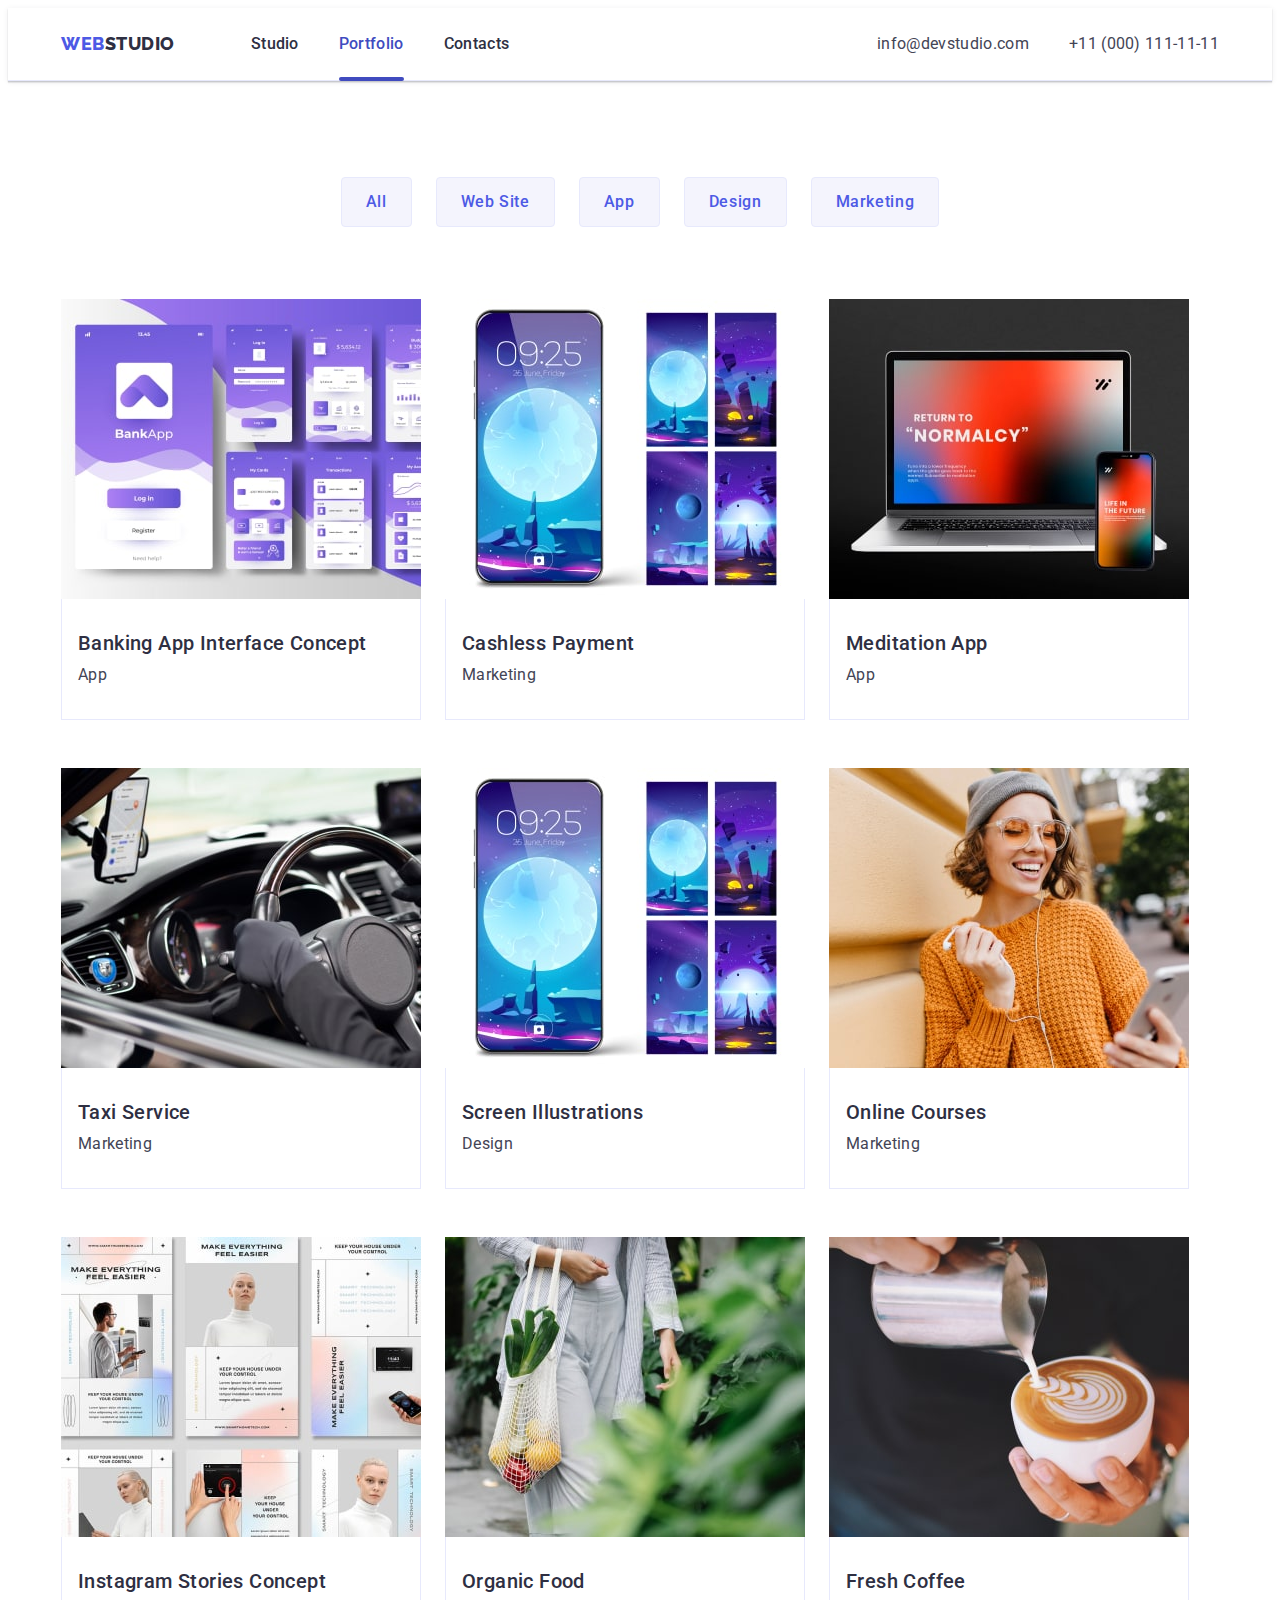
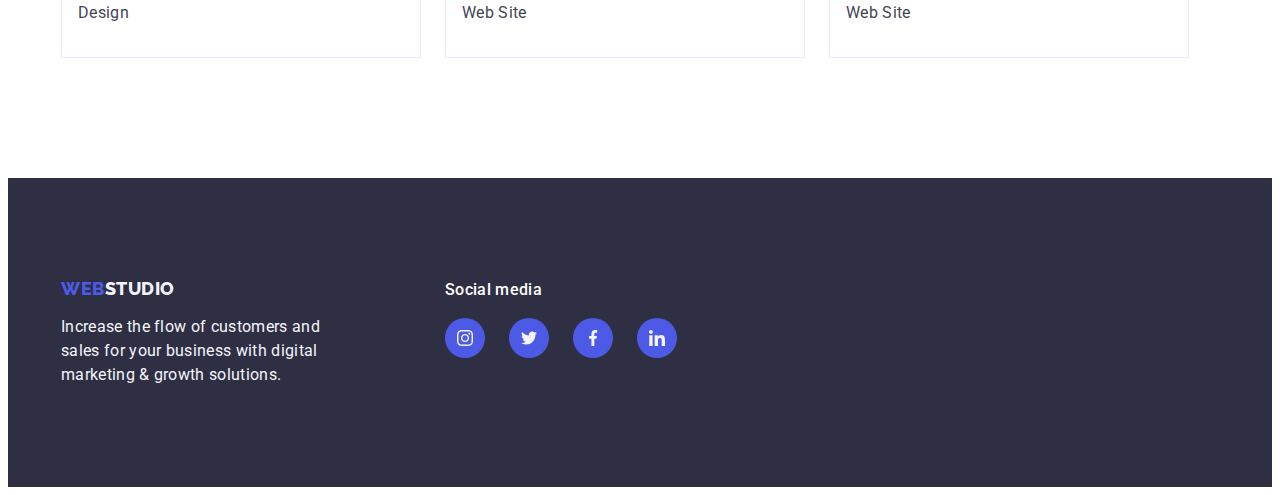
==== commit 110f7fed: "add-correct" ====
--- a/portfolio.html
+++ b/portfolio.html
@@ -295,7 +295,7 @@
                 target="_blank"
                 rel="noopener noreferrer"
               >
-                <svg class="team-contant-icon" width="16" hight="16">
+                <svg class="team-contant-icon" width="16" height="16">
                   <use href="./images/icons.svg#icon-instagram"></use>
                 </svg>
               </a>
@@ -308,7 +308,7 @@
                 target="_blank"
                 rel="noopener noreferrer"
               >
-                <svg class="team-contant-icon" width="16" hight="16">
+                <svg class="team-contant-icon" width="16" height="16">
                   <use href="./images/icons.svg#icon-twitter"></use>
                 </svg>
               </a>
@@ -321,7 +321,7 @@
                 target="_blank"
                 rel="noopener noreferrer"
               >
-                <svg class="team-contant-icon" width="16" hight="16">
+                <svg class="team-contant-icon" width="16" height="16">
                   <use href="./images/icons.svg#icon-facebook"></use>
                 </svg>
               </a>
@@ -334,7 +334,7 @@
                 target="_blank"
                 rel="noopener noreferrer"
               >
-                <svg class="team-contant-icon" width="16" hight="16">
+                <svg class="team-contant-icon" width="16" height="16">
                   <use href="./images/icons.svg#icon-linkedin"></use>
                 </svg>
               </a>
--- a/css/styles.css
+++ b/css/styles.css
@@ -6,6 +6,7 @@
   --slate: #434455;
   --cloud: #f4f4fd;
   --ligh-slate: #8e8f99;
+  --dairy: #fcfcfc;
 }
 p,
 h1,
@@ -61,6 +62,8 @@
 /**----HEADER----------------------------------------------*/
 .header {
   border-bottom: 1px solid var(--cornflower, #e7e9fc);
+  box-shadow: 0px 2px 1px rgba(46, 47, 66, 0.08),
+    0px 1px 1px rgba(46, 47, 66, 0.16), 0px 1px 6px rgba(46, 47, 66, 0.08);
 }
 
 .header-logo {
@@ -105,11 +108,12 @@
 }
 .current {
   position: relative;
+  color: #404bbf;
 }
 .current::after {
   content: "";
   position: absolute;
-  bottom: 0;
+  bottom: -1px;
   left: 0;
   width: 100%;
   height: 4px;
@@ -179,7 +183,7 @@
   border: none;
   display: block;
   margin: 0 auto;
-  transition: color 250ms cubic-bezier(0.4, 0, 0.2, 1);
+  transition: background-color 250ms cubic-bezier(0.4, 0, 0.2, 1);
 }
 .hero-btn:hover,
 .hero-btn:focus {
@@ -286,7 +290,7 @@
 .team-item-img {
 }
 .team-contant {
-  padding: 32px 16px;
+  padding: 32px 0;
 }
 .team-subtitle {
   font-size: 20px;
@@ -307,6 +311,7 @@
 }
 .team-contant-list {
   display: flex;
+  justify-content: center;
   gap: 24px;
 }
 .team-contant-item {
@@ -321,7 +326,7 @@
   align-items: center;
   justify-content: center;
   border-radius: 50%;
-  transition: color 250ms cubic-bezier(0.4, 0, 0.2, 1);
+  transition: background-color 250ms cubic-bezier(0.4, 0, 0.2, 1);
 }
 .team-contact-link:hover,
 .team-contact-link:focus {
@@ -356,10 +361,26 @@
   width: 168px;
   height: 88px;
 }
+.customers-link-icon {
+  display: flex;
+  align-items: center;
+  justify-content: center;
+  color: #8e8f99;
+  width: 100%;
+  height: 100%;
+  border: 1px solid #8e8f99;
+  border-radius: 4px;
+   border-color 250ms cubic-bezier(0.4, 0, 0.2, 1), color 250ms cubic-bezier(0.4, 0, 0.2, 1);
+}
 .customers-icon:hover,
 .customers-icon:focus {
-  fill: var(--ocean);
-  border-color: var(--ocean);
+  border-color: #404bbf;
+  fill: #404bbf;
+}
+.customers-link-icon:hover,
+.customers-link-icon:focus {
+  border-color: #404bbf;
+  fill: #404bbf;
 }
 
 .customers-icon {
@@ -382,6 +403,7 @@
 }
 .contanier-footer {
   display: flex;
+  align-items: baseline,
 }
 .contanier-footer-logo {
   margin-right: 120px;
@@ -424,13 +446,13 @@
   align-items: center;
   justify-content: center;
   border-radius: 50%;
-  transition: color 250ms cubic-bezier(0.4, 0, 0.2, 1);
+  transition: background-color 250ms cubic-bezier(0.4, 0, 0.2, 1);
 }
 .team-contact-link-footer:hover,
 .team-contact-link-footer:focus {
   background-color: #31d0aa;
 }
-/**----PORTFOLIO-btn----------------------------------------------*/
+/**----PORTFOLIO-BOOTON-FILTER---------------------------------------------*/
 .main-portfolio {
   padding-top: 96px;
   padding-bottom: 120px;
@@ -532,3 +554,61 @@
   letter-spacing: 0.02em;
   color: var(--slate);
 }
+/**-----------------MODAL---------------------------------*/
+.backdrop {
+  position: fixed;
+  top: 0;
+  background-color: rgba(46, 47, 66, 0.4);
+  width: 100%;
+  height: 100%;
+  /*display: flex;
+  align-items: center;
+  justify-content: center;*/
+  transition:  opacity 250ms cubic-bezier(0.4, 0, 0.2, 1), visibility 250ms cubic-bezier(0.4, 0, 0.2, 1);
+}
+.modal {
+  width: 408px;
+  min-height: 584px;
+  border-radius: 4px;
+  background: var(--dairy, #fcfcfc);
+  box-shadow: 0px 2px 1px 0px rgba(0, 0, 0, 0.2),
+    0px 1px 3px 0px rgba(0, 0, 0, 0.12), 0px 1px 1px 0px rgba(0, 0, 0, 0.14);
+  position: absolute;
+  left: 50%;
+  top: 50%;
+  transform: translate(-50%, -50%);
+  transition: transform 250ms cubic-bezier(0.4, 0, 0.2, 1);
+  /*margin: auto;*/
+}
+.modal-close-btn {
+  border: 1px solid rgba(0, 0, 0, 0.1);
+  border-radius: 50%;
+  background: #e7e9fc;
+  display: flex;
+   align-items: center;
+   justify-content: center;
+   padding: 0;
+  width: 24px;
+  height: 24px;
+  position: absolute;
+  top: 24px;
+  right: 24px;
+  cursor: pointer;
+  fill: #dadada;
+   background-color 250ms cubic-bezier(0.4, 0, 0.2, 1), border 250ms cubic-bezier(0.4, 0, 0.2, 1);
+   
+}
+.modal-close-btn:hover,
+.modal-close-btn:focus {
+  background-color: var(--ocean);
+  fill: #ffffff;
+  border: none;
+}
+.team-contant-icon {
+  transition: fill 250ms cubic-bezier(0.4, 0, 0.2, 1);
+}
+.is-hidden {
+  opacity: 0;
+  visibility: hidden;
+  pointer-events: none;
+}
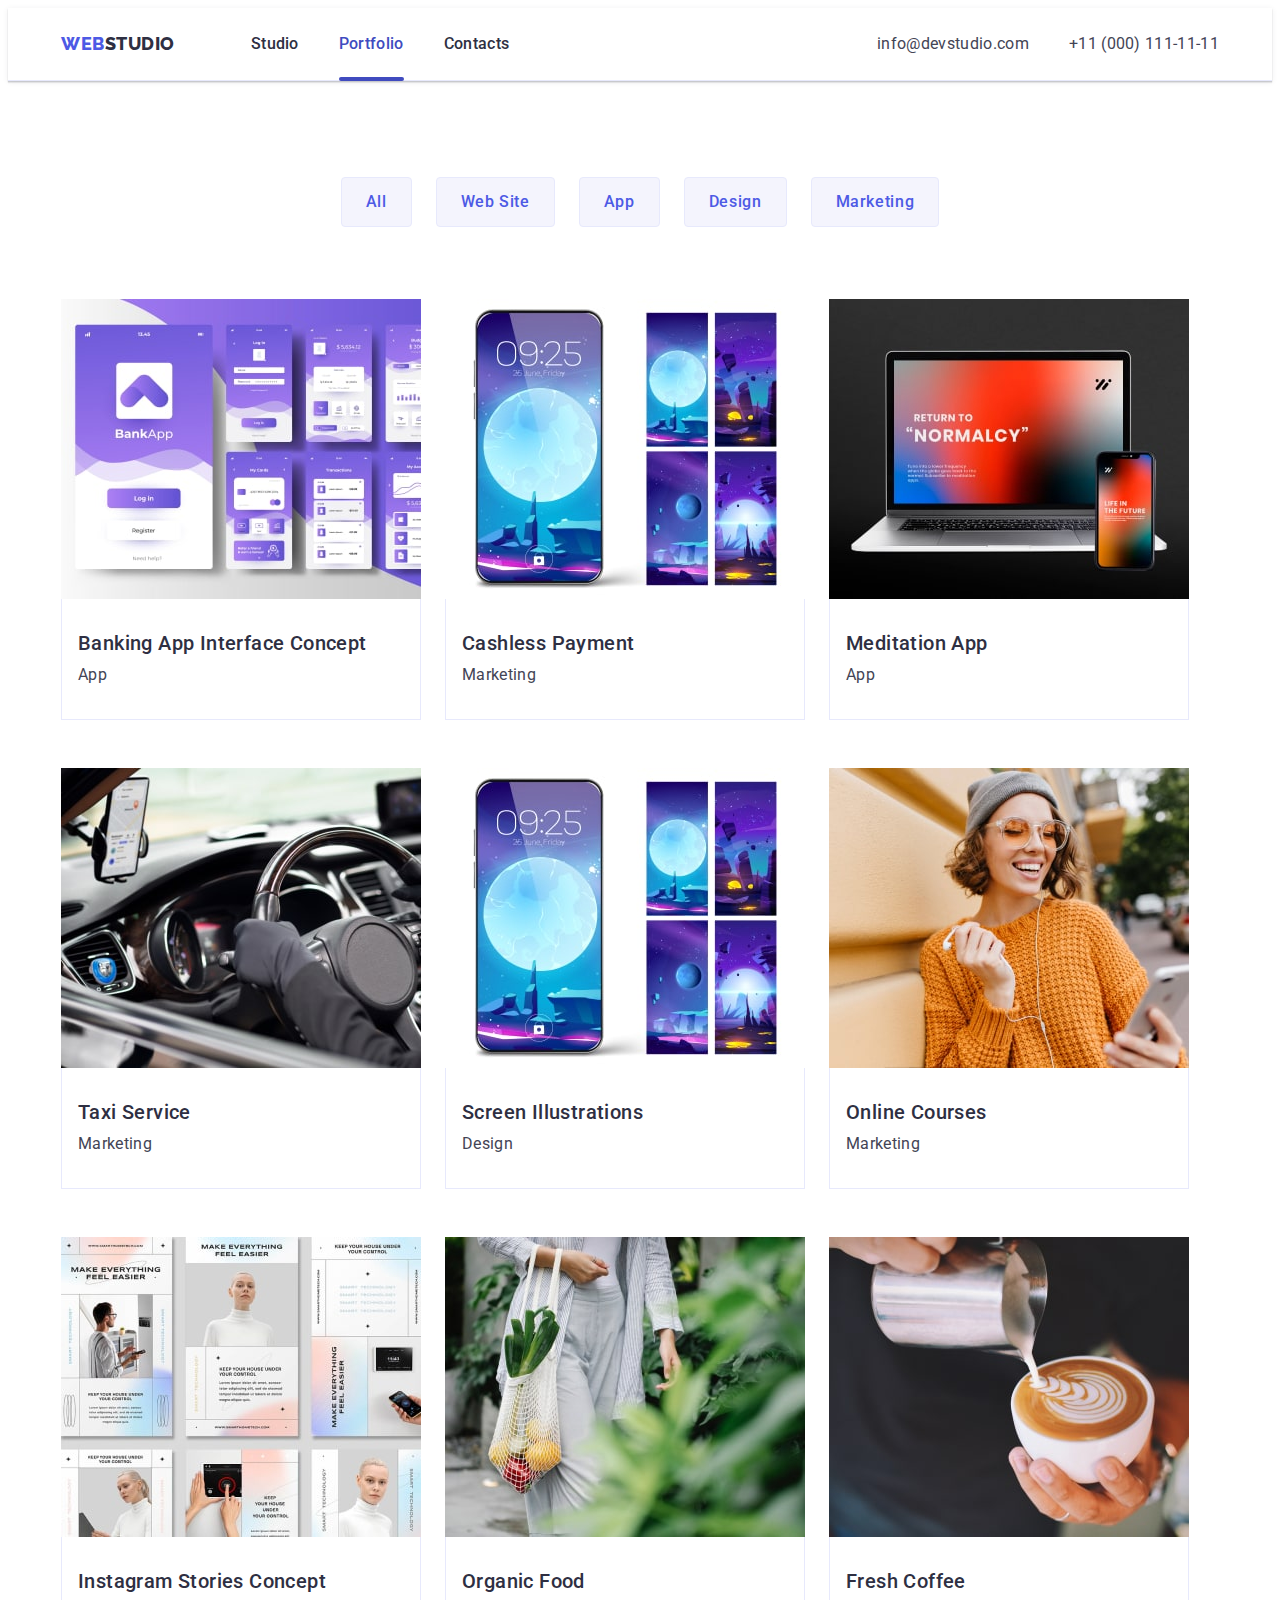
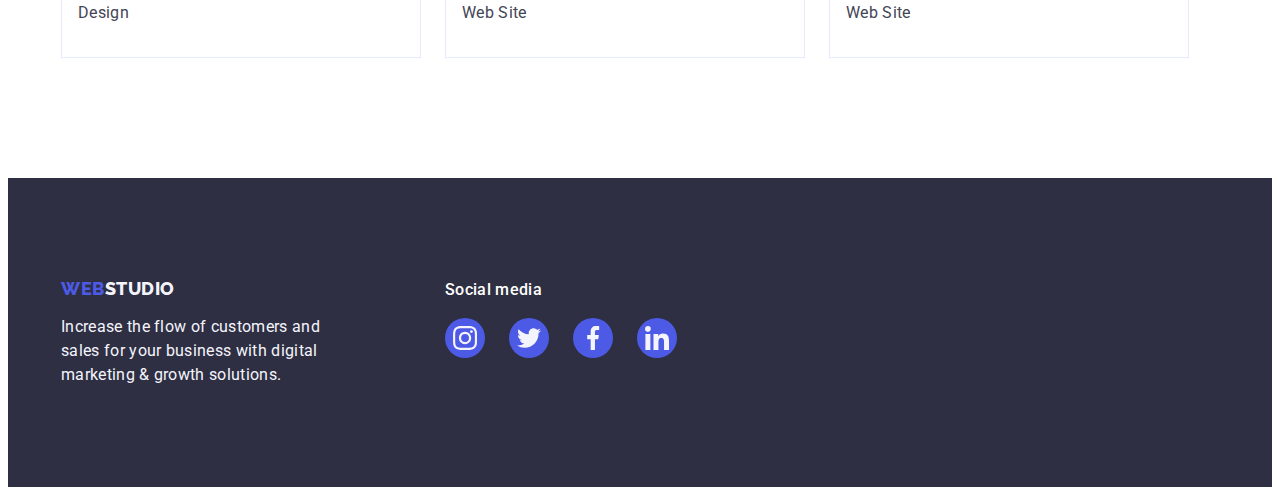
==== commit 9009fb3a: "add-correct-01" ====
--- a/portfolio.html
+++ b/portfolio.html
@@ -295,7 +295,7 @@
                 target="_blank"
                 rel="noopener noreferrer"
               >
-                <svg class="team-contant-icon" width="16" height="16">
+                <svg class="team-contant-icon" width="24" height="24">
                   <use href="./images/icons.svg#icon-instagram"></use>
                 </svg>
               </a>
@@ -308,7 +308,7 @@
                 target="_blank"
                 rel="noopener noreferrer"
               >
-                <svg class="team-contant-icon" width="16" height="16">
+                <svg class="team-contant-icon" width="24" height="24">
                   <use href="./images/icons.svg#icon-twitter"></use>
                 </svg>
               </a>
@@ -321,7 +321,7 @@
                 target="_blank"
                 rel="noopener noreferrer"
               >
-                <svg class="team-contant-icon" width="16" height="16">
+                <svg class="team-contant-icon" width="24" height="24">
                   <use href="./images/icons.svg#icon-facebook"></use>
                 </svg>
               </a>
@@ -334,7 +334,7 @@
                 target="_blank"
                 rel="noopener noreferrer"
               >
-                <svg class="team-contant-icon" width="16" height="16">
+                <svg class="team-contant-icon" width="24" height="24">
                   <use href="./images/icons.svg#icon-linkedin"></use>
                 </svg>
               </a>
--- a/css/styles.css
+++ b/css/styles.css
@@ -443,6 +443,7 @@
   height: 100%;
   background-color: var(--iris);
   display: flex;
+  gap: 16px;
   align-items: center;
   justify-content: center;
   border-radius: 50%;
@@ -595,7 +596,7 @@
   right: 24px;
   cursor: pointer;
   fill: #dadada;
-   background-color 250ms cubic-bezier(0.4, 0, 0.2, 1), border 250ms cubic-bezier(0.4, 0, 0.2, 1);
+   transition: background-color 250ms cubic-bezier(0.4, 0, 0.2, 1), border 250ms cubic-bezier(0.4, 0, 0.2, 1);
    
 }
 .modal-close-btn:hover,
@@ -604,7 +605,7 @@
   fill: #ffffff;
   border: none;
 }
-.team-contant-icon {
+.modal-close-icon {
   transition: fill 250ms cubic-bezier(0.4, 0, 0.2, 1);
 }
 .is-hidden {
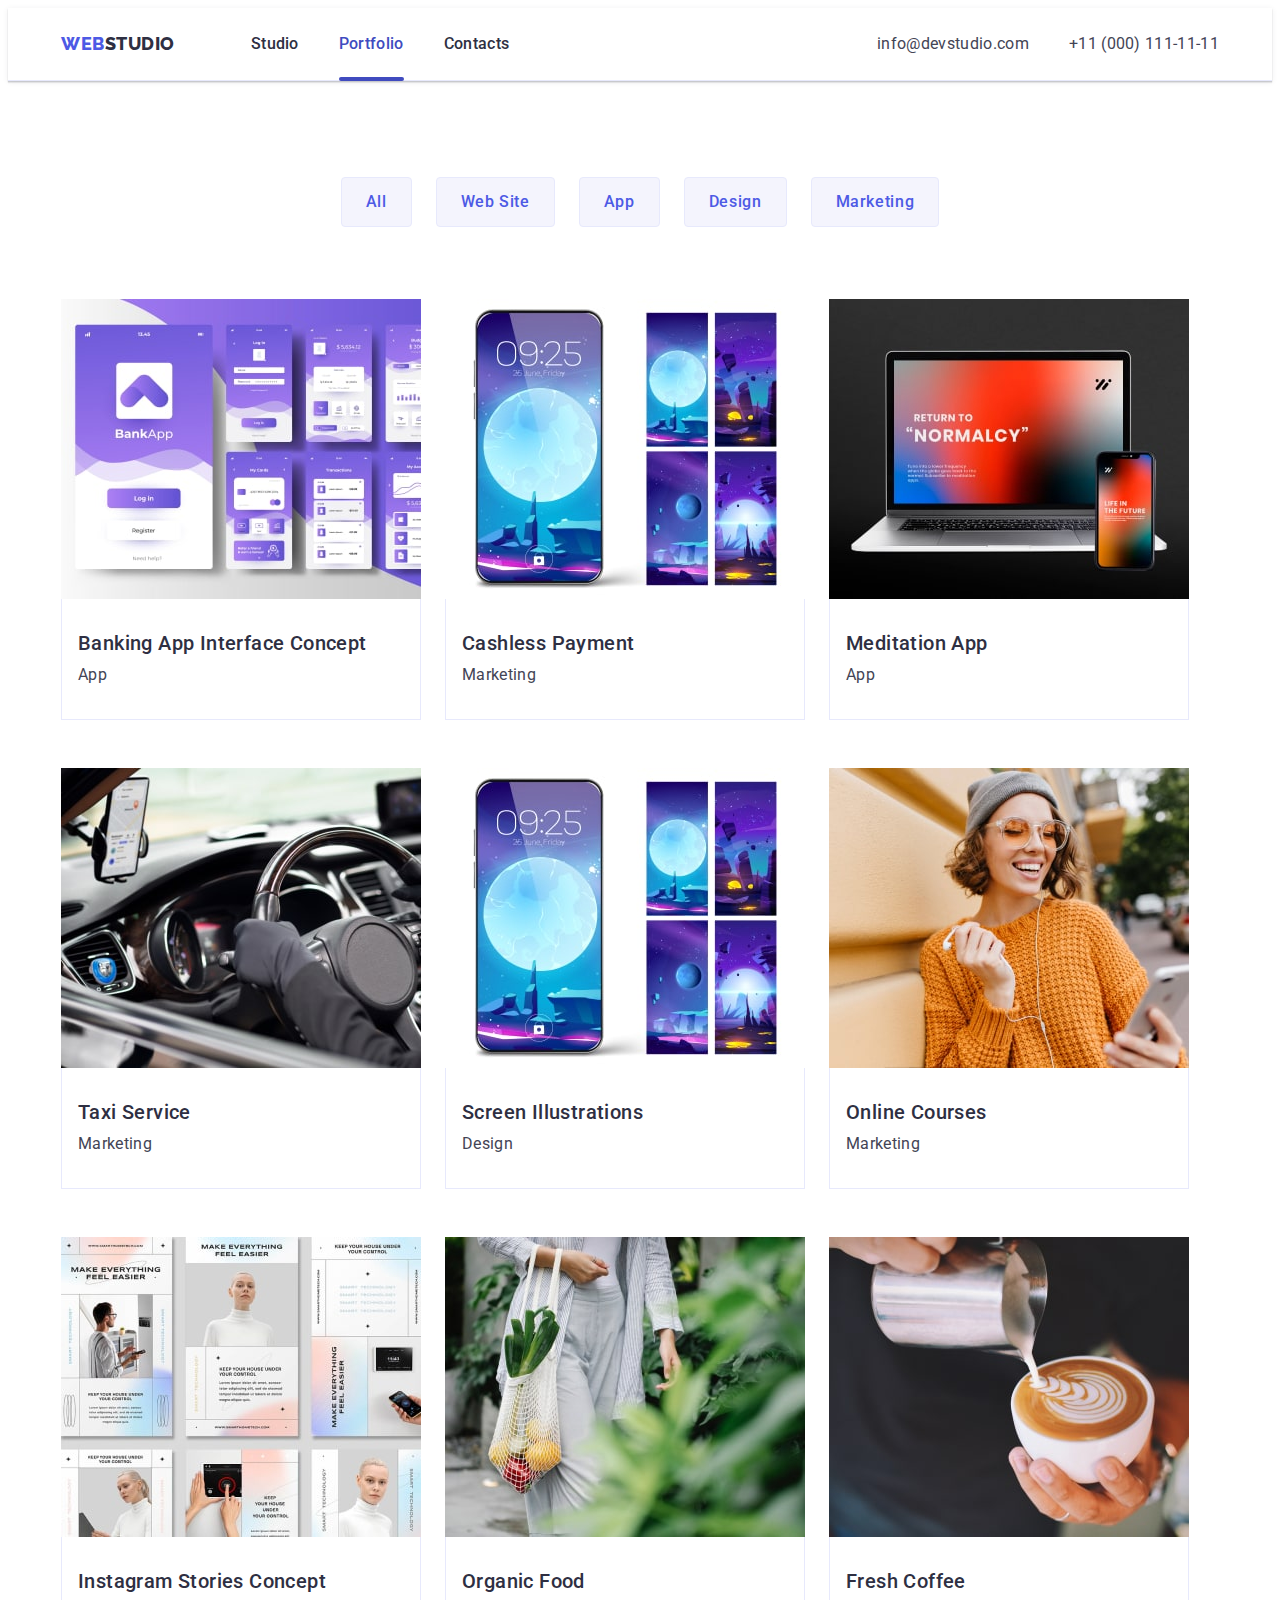
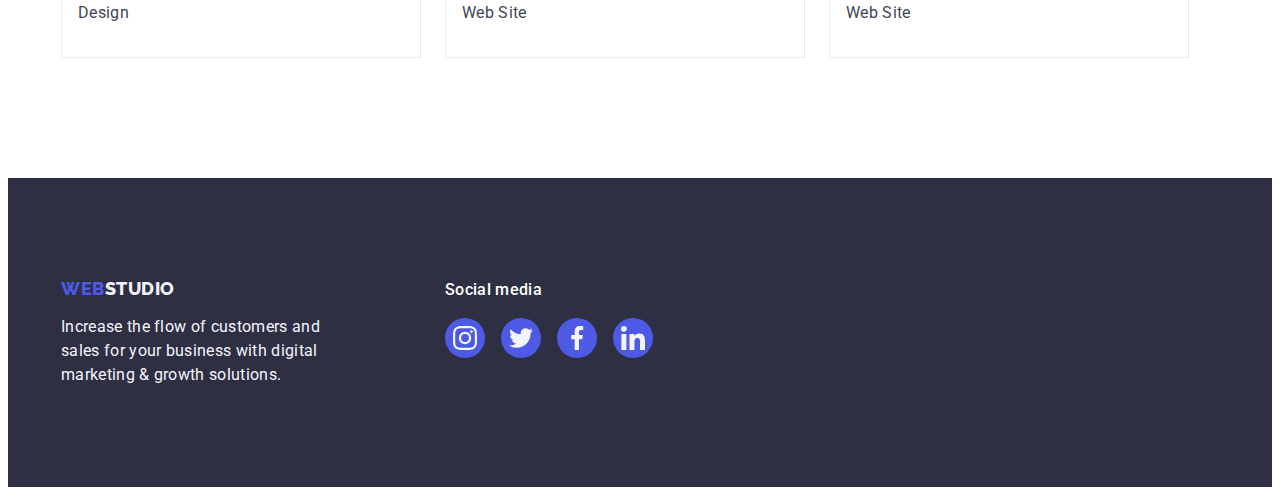
==== commit d5edd5da: "add-correct-10" ====
--- a/portfolio.html
+++ b/portfolio.html
@@ -286,7 +286,7 @@
         </div>
         <div class="social-media">
           <p class="sotial-title">Social media</p>
-          <ul class="team-contant-list list">
+          <ul class="team-contantacs-list list">
             <li class="team-contant-item">
               <a
                 class="team-contact-link-footer link"
--- a/css/styles.css
+++ b/css/styles.css
@@ -370,12 +370,13 @@
   height: 100%;
   border: 1px solid #8e8f99;
   border-radius: 4px;
-   border-color 250ms cubic-bezier(0.4, 0, 0.2, 1), color 250ms cubic-bezier(0.4, 0, 0.2, 1);
-}
-.customers-icon:hover,
-.customers-icon:focus {
+  transition: border-color 250ms cubic-bezier(0.4, 0, 0.2, 1),
+    color 250ms cubic-bezier(0.4, 0, 0.2, 1);
+}
+.customers-link-icon:hover,
+.customers-link-icon:focus {
   border-color: #404bbf;
-  fill: #404bbf;
+  color: #404bbf;
 }
 .customers-link-icon:hover,
 .customers-link-icon:focus {
@@ -384,7 +385,7 @@
 }
 
 .customers-icon {
-  fill: var(--ligh-slate);
+  fill: currentColor;
   width: 100%;
   height: 100%;
   background-color: var(--white);
@@ -403,7 +404,7 @@
 }
 .contanier-footer {
   display: flex;
-  align-items: baseline,
+  align-items: baseline;
 }
 .contanier-footer-logo {
   margin-right: 120px;
@@ -438,6 +439,11 @@
   letter-spacing: 0.02em;
   margin-bottom: 16px;
 }
+.team-contantacs-list {
+  display: flex;
+  justify-content: center;
+  gap: 16px;
+}
 .team-contact-link-footer {
   width: 100%;
   height: 100%;
@@ -466,6 +472,10 @@
   margin-bottom: 72px;
 }
 .portfolio-filter-item {
+  transition: color 250ms cubic-bezier(0.4, 0, 0.2, 1),
+    background-color 250ms cubic-bezier(0.4, 0, 0.2, 1),
+    border-color 250ms cubic-bezier(0.4, 0, 0.2, 1),
+    box-shadow 250ms cubic-bezier(0.4, 0, 0.2, 1);
 }
 
 .filter-btn {
@@ -481,7 +491,10 @@
   border: 1px solid #e7e9fc;
   padding: 12px 24px;
   border-radius: 4px;
-  transition: background-color 250ms cubic-bezier(0.4, 0, 0.2, 1);
+  transition: color 250ms cubic-bezier(0.4, 0, 0.2, 1),
+    background-color 250ms cubic-bezier(0.4, 0, 0.2, 1),
+    border-color 250ms cubic-bezier(0.4, 0, 0.2, 1),
+    box-shadow 250ms cubic-bezier(0.4, 0, 0.2, 1);
 }
 .filter-btn:hover,
 .filter-btn:focus {
@@ -503,19 +516,28 @@
 .galary-item {
   width: calc((100% - 24 * 2) / 3);
 }
+.galary-link {
+  display: block;
+  transition: box-shadow 250ms cubic-bezier(0.4, 0, 0.2, 1);
+}
+.galary-link:hover,
+.galary-link:focus {
+  box-shadow: 0px 1px 6px rgba(46, 47, 66, 0.08),
+    0px 1px 1px rgba(46, 47, 66, 0.16), 0px 2px 1px rgba(46, 47, 66, 0.08);
+}
 .galary-contanier-cover {
   position: relative;
   overflow: hidden;
 }
-.galary-item:hover .galary-text-cover {
-  transform: translateY(0);
+.galary-link:is(:hover, :focus) .galary-text-cover {
+  transform: translateY(0%);
 }
 .galary-text-cover {
   position: absolute;
   top: 0;
   left: 0;
   height: 100%;
-  padding: 40px 32px 164px 32px;
+  padding: 40px 32px;
   font-size: 16px;
   font-style: normal;
   font-weight: 400;
@@ -531,12 +553,14 @@
   border: 1px solid #e7e9fc;
   border-top: none;
 }
-.galary-item:hover .portfolio-name {
+.galary-item:hover .portfolio-name,
+.galary-item:focus .portfolio-name {
   box-shadow: 0px 2px 1px 0px rgba(46, 47, 66, 0.08),
     0px 1px 1px 0px rgba(46, 47, 66, 0.16),
     0px 1px 6px 0px rgba(46, 47, 66, 0.08);
 }
-.portfolio-name:hover {
+.portfolio-name:hover,
+.portfolio-name:focus {
   box-shadow: 0px 2px 1px 0px rgba(46, 47, 66, 0.08),
     0px 1px 1px 0px rgba(46, 47, 66, 0.16),
     0px 1px 6px 0px rgba(46, 47, 66, 0.08);
@@ -565,7 +589,8 @@
   /*display: flex;
   align-items: center;
   justify-content: center;*/
-  transition:  opacity 250ms cubic-bezier(0.4, 0, 0.2, 1), visibility 250ms cubic-bezier(0.4, 0, 0.2, 1);
+  transition: opacity 250ms cubic-bezier(0.4, 0, 0.2, 1),
+    visibility 250ms cubic-bezier(0.4, 0, 0.2, 1);
 }
 .modal {
   width: 408px;
@@ -586,9 +611,9 @@
   border-radius: 50%;
   background: #e7e9fc;
   display: flex;
-   align-items: center;
-   justify-content: center;
-   padding: 0;
+  align-items: center;
+  justify-content: center;
+  padding: 0;
   width: 24px;
   height: 24px;
   position: absolute;
@@ -596,8 +621,8 @@
   right: 24px;
   cursor: pointer;
   fill: #dadada;
-   transition: background-color 250ms cubic-bezier(0.4, 0, 0.2, 1), border 250ms cubic-bezier(0.4, 0, 0.2, 1);
-   
+  transition: background-color 250ms cubic-bezier(0.4, 0, 0.2, 1),
+    border 250ms cubic-bezier(0.4, 0, 0.2, 1);
 }
 .modal-close-btn:hover,
 .modal-close-btn:focus {
